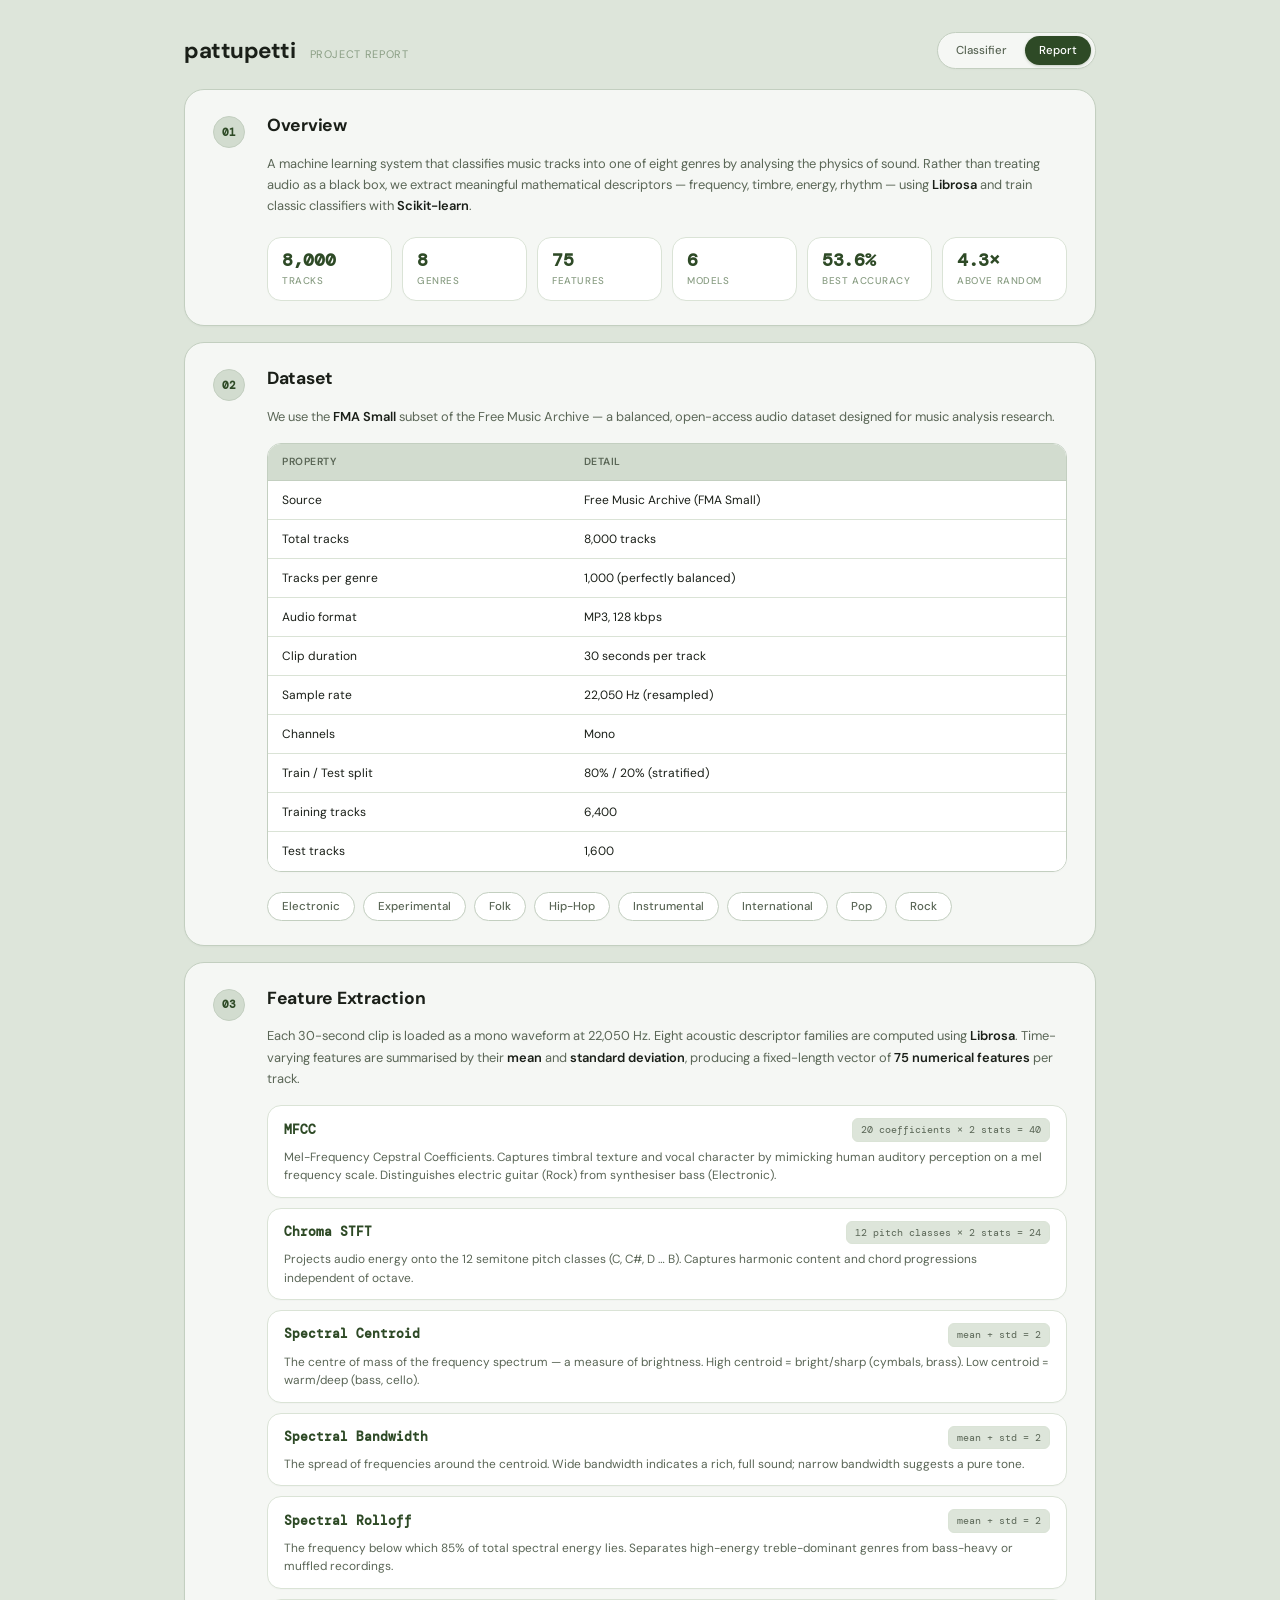
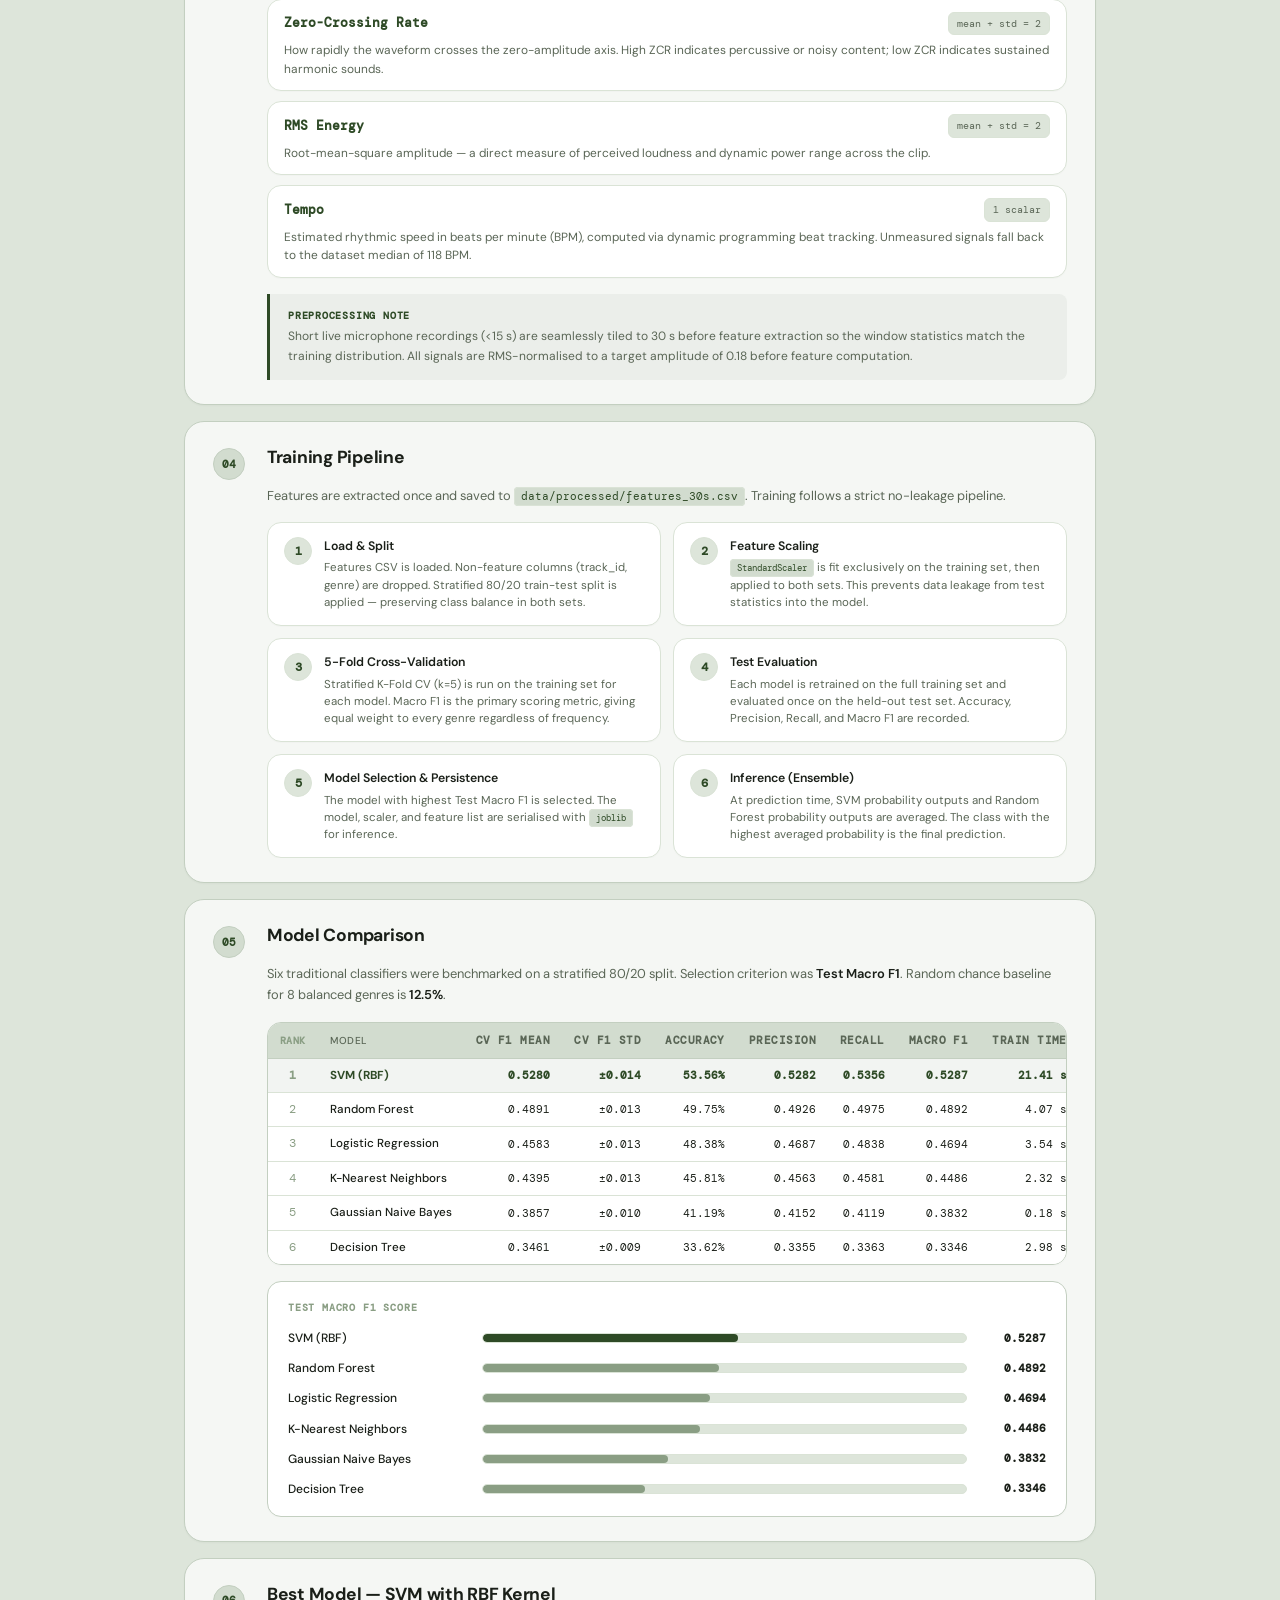
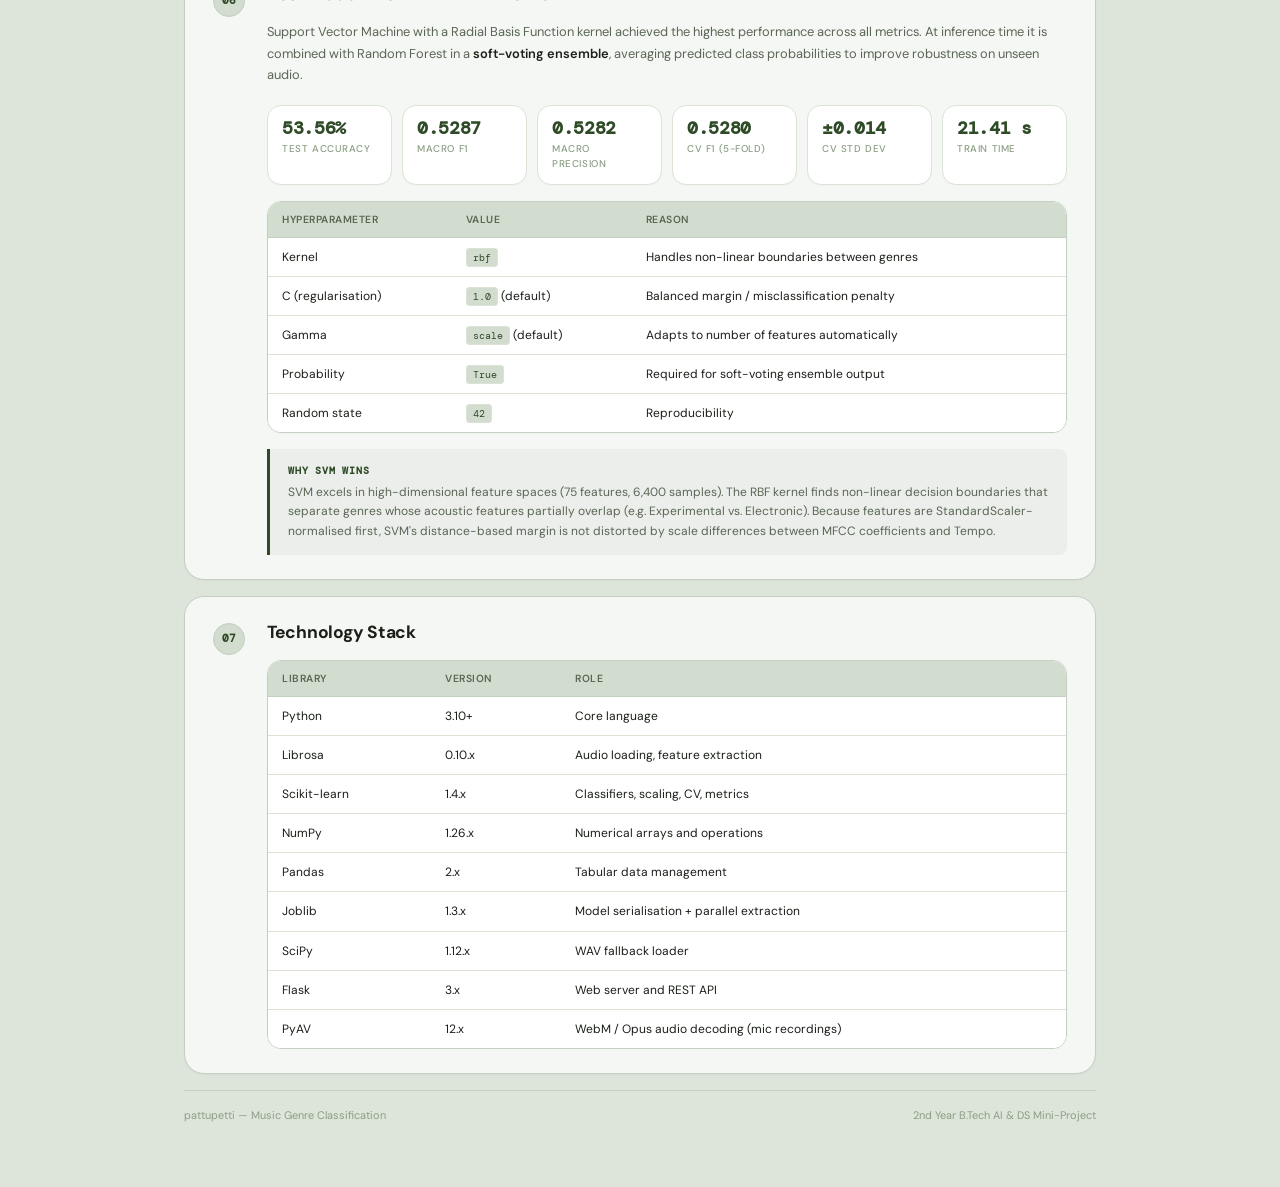
==== templates/docs.html @ 9ac5e8f0 "feat: initial release of pattupetti - Music Genre Classification platform" ====
<!DOCTYPE html>
<html lang="en">
<head>
    <meta charset="UTF-8">
    <meta name="viewport" content="width=device-width, initial-scale=1.0">
    <title>pattupetti — Project Report</title>
    <link rel="preconnect" href="https://fonts.googleapis.com">
    <link rel="preconnect" href="https://fonts.gstatic.com" crossorigin>
    <link href="https://fonts.googleapis.com/css2?family=DM+Sans:ital,opsz,wght@0,9..40,300;0,9..40,400;0,9..40,500;0,9..40,700;1,9..40,300&family=DM+Mono:wght@400;500&display=swap" rel="stylesheet">
    <link rel="stylesheet" href="/static/style.css?v=8">
    <link rel="stylesheet" href="/static/docs.css?v=3">
</head>
<body>
    <div class="app">

        <!-- Header -->
        <header class="app-header">
            <div class="header-left">
                <h1 class="app-title">pattupetti</h1>
                <span class="app-subtitle">Project Report</span>
            </div>
            <nav class="page-nav">
                <a href="/" class="nav-link">Classifier</a>
                <a href="/docs" class="nav-link active">Report</a>
            </nav>
        </header>

        <!-- Section 1: Project Overview -->
        <section class="doc-section">
            <div class="section-index">01</div>
            <div class="section-body">
                <div class="section-title">Overview</div>
                <p class="section-prose">
                    A machine learning system that classifies music tracks into one of eight genres by analysing the physics of sound.
                    Rather than treating audio as a black box, we extract meaningful mathematical descriptors — frequency, timbre, energy, rhythm —
                    using <strong>Librosa</strong> and train classic classifiers with <strong>Scikit-learn</strong>.
                </p>
                <div class="stat-row">
                    <div class="stat-item">
                        <div class="stat-value">8,000</div>
                        <div class="stat-label">Tracks</div>
                    </div>
                    <div class="stat-item">
                        <div class="stat-value">8</div>
                        <div class="stat-label">Genres</div>
                    </div>
                    <div class="stat-item">
                        <div class="stat-value">75</div>
                        <div class="stat-label">Features</div>
                    </div>
                    <div class="stat-item">
                        <div class="stat-value">6</div>
                        <div class="stat-label">Models</div>
                    </div>
                    <div class="stat-item">
                        <div class="stat-value">53.6%</div>
                        <div class="stat-label">Best Accuracy</div>
                    </div>
                    <div class="stat-item">
                        <div class="stat-value">4.3×</div>
                        <div class="stat-label">Above Random</div>
                    </div>
                </div>
            </div>
        </section>

        <!-- Section 2: Dataset -->
        <section class="doc-section">
            <div class="section-index">02</div>
            <div class="section-body">
                <div class="section-title">Dataset</div>
                <p class="section-prose">
                    We use the <strong>FMA Small</strong> subset of the Free Music Archive — a balanced, open-access audio dataset
                    designed for music analysis research.
                </p>
                <div class="table-container">
                    <table class="doc-table">
                        <thead>
                            <tr>
                                <th>Property</th>
                                <th>Detail</th>
                            </tr>
                        </thead>
                        <tbody>
                            <tr><td>Source</td><td>Free Music Archive (FMA Small)</td></tr>
                            <tr><td>Total tracks</td><td>8,000 tracks</td></tr>
                            <tr><td>Tracks per genre</td><td>1,000 (perfectly balanced)</td></tr>
                            <tr><td>Audio format</td><td>MP3, 128 kbps</td></tr>
                            <tr><td>Clip duration</td><td>30 seconds per track</td></tr>
                            <tr><td>Sample rate</td><td>22,050 Hz (resampled)</td></tr>
                            <tr><td>Channels</td><td>Mono</td></tr>
                            <tr><td>Train / Test split</td><td>80% / 20% (stratified)</td></tr>
                            <tr><td>Training tracks</td><td>6,400</td></tr>
                            <tr><td>Test tracks</td><td>1,600</td></tr>
                        </tbody>
                    </table>
                </div>

                <div class="genre-grid">
                    <div class="genre-chip">Electronic</div>
                    <div class="genre-chip">Experimental</div>
                    <div class="genre-chip">Folk</div>
                    <div class="genre-chip">Hip-Hop</div>
                    <div class="genre-chip">Instrumental</div>
                    <div class="genre-chip">International</div>
                    <div class="genre-chip">Pop</div>
                    <div class="genre-chip">Rock</div>
                </div>
            </div>
        </section>

        <!-- Section 3: Feature Extraction -->
        <section class="doc-section">
            <div class="section-index">03</div>
            <div class="section-body">
                <div class="section-title">Feature Extraction</div>
                <p class="section-prose">
                    Each 30-second clip is loaded as a mono waveform at 22,050 Hz. Eight acoustic descriptor families are computed
                    using <strong>Librosa</strong>. Time-varying features are summarised by their <strong>mean</strong> and
                    <strong>standard deviation</strong>, producing a fixed-length vector of <strong>75 numerical features</strong> per track.
                </p>

                <div class="feature-list">
                    <div class="feature-row">
                        <div class="feature-name">
                            <span class="feature-mono">MFCC</span>
                            <span class="feature-dim">20 coefficients × 2 stats = 40</span>
                        </div>
                        <div class="feature-desc">
                            Mel-Frequency Cepstral Coefficients. Captures timbral texture and vocal character by mimicking human auditory perception on a mel frequency scale. Distinguishes electric guitar (Rock) from synthesiser bass (Electronic).
                        </div>
                    </div>
                    <div class="feature-row">
                        <div class="feature-name">
                            <span class="feature-mono">Chroma STFT</span>
                            <span class="feature-dim">12 pitch classes × 2 stats = 24</span>
                        </div>
                        <div class="feature-desc">
                            Projects audio energy onto the 12 semitone pitch classes (C, C#, D … B). Captures harmonic content and chord progressions independent of octave.
                        </div>
                    </div>
                    <div class="feature-row">
                        <div class="feature-name">
                            <span class="feature-mono">Spectral Centroid</span>
                            <span class="feature-dim">mean + std = 2</span>
                        </div>
                        <div class="feature-desc">
                            The centre of mass of the frequency spectrum — a measure of brightness. High centroid = bright/sharp (cymbals, brass). Low centroid = warm/deep (bass, cello).
                        </div>
                    </div>
                    <div class="feature-row">
                        <div class="feature-name">
                            <span class="feature-mono">Spectral Bandwidth</span>
                            <span class="feature-dim">mean + std = 2</span>
                        </div>
                        <div class="feature-desc">
                            The spread of frequencies around the centroid. Wide bandwidth indicates a rich, full sound; narrow bandwidth suggests a pure tone.
                        </div>
                    </div>
                    <div class="feature-row">
                        <div class="feature-name">
                            <span class="feature-mono">Spectral Rolloff</span>
                            <span class="feature-dim">mean + std = 2</span>
                        </div>
                        <div class="feature-desc">
                            The frequency below which 85% of total spectral energy lies. Separates high-energy treble-dominant genres from bass-heavy or muffled recordings.
                        </div>
                    </div>
                    <div class="feature-row">
                        <div class="feature-name">
                            <span class="feature-mono">Zero-Crossing Rate</span>
                            <span class="feature-dim">mean + std = 2</span>
                        </div>
                        <div class="feature-desc">
                            How rapidly the waveform crosses the zero-amplitude axis. High ZCR indicates percussive or noisy content; low ZCR indicates sustained harmonic sounds.
                        </div>
                    </div>
                    <div class="feature-row">
                        <div class="feature-name">
                            <span class="feature-mono">RMS Energy</span>
                            <span class="feature-dim">mean + std = 2</span>
                        </div>
                        <div class="feature-desc">
                            Root-mean-square amplitude — a direct measure of perceived loudness and dynamic power range across the clip.
                        </div>
                    </div>
                    <div class="feature-row">
                        <div class="feature-name">
                            <span class="feature-mono">Tempo</span>
                            <span class="feature-dim">1 scalar</span>
                        </div>
                        <div class="feature-desc">
                            Estimated rhythmic speed in beats per minute (BPM), computed via dynamic programming beat tracking. Unmeasured signals fall back to the dataset median of 118 BPM.
                        </div>
                    </div>
                </div>

                <div class="info-box">
                    <div class="info-box-label">PREPROCESSING NOTE</div>
                    Short live microphone recordings (&lt;15 s) are seamlessly tiled to 30 s before feature extraction so the window statistics match the training distribution. All signals are RMS-normalised to a target amplitude of 0.18 before feature computation.
                </div>
            </div>
        </section>

        <!-- Section 4: Training Pipeline -->
        <section class="doc-section">
            <div class="section-index">04</div>
            <div class="section-body">
                <div class="section-title">Training Pipeline</div>
                <p class="section-prose">
                    Features are extracted once and saved to <code class="inline-code">data/processed/features_30s.csv</code>.
                    Training follows a strict no-leakage pipeline.
                </p>

                <div class="pipeline-steps">
                    <div class="pipeline-step">
                        <div class="step-num">1</div>
                        <div class="step-content">
                            <div class="step-title">Load & Split</div>
                            <div class="step-desc">Features CSV is loaded. Non-feature columns (track_id, genre) are dropped. Stratified 80/20 train-test split is applied — preserving class balance in both sets.</div>
                        </div>
                    </div>
                    <div class="pipeline-step">
                        <div class="step-num">2</div>
                        <div class="step-content">
                            <div class="step-title">Feature Scaling</div>
                            <div class="step-desc"><code class="inline-code">StandardScaler</code> is fit exclusively on the training set, then applied to both sets. This prevents data leakage from test statistics into the model.</div>
                        </div>
                    </div>
                    <div class="pipeline-step">
                        <div class="step-num">3</div>
                        <div class="step-content">
                            <div class="step-title">5-Fold Cross-Validation</div>
                            <div class="step-desc">Stratified K-Fold CV (k=5) is run on the training set for each model. Macro F1 is the primary scoring metric, giving equal weight to every genre regardless of frequency.</div>
                        </div>
                    </div>
                    <div class="pipeline-step">
                        <div class="step-num">4</div>
                        <div class="step-content">
                            <div class="step-title">Test Evaluation</div>
                            <div class="step-desc">Each model is retrained on the full training set and evaluated once on the held-out test set. Accuracy, Precision, Recall, and Macro F1 are recorded.</div>
                        </div>
                    </div>
                    <div class="pipeline-step">
                        <div class="step-num">5</div>
                        <div class="step-content">
                            <div class="step-title">Model Selection & Persistence</div>
                            <div class="step-desc">The model with highest Test Macro F1 is selected. The model, scaler, and feature list are serialised with <code class="inline-code">joblib</code> for inference.</div>
                        </div>
                    </div>
                    <div class="pipeline-step">
                        <div class="step-num">6</div>
                        <div class="step-content">
                            <div class="step-title">Inference (Ensemble)</div>
                            <div class="step-desc">At prediction time, SVM probability outputs and Random Forest probability outputs are averaged. The class with the highest averaged probability is the final prediction.</div>
                        </div>
                    </div>
                </div>
            </div>
        </section>

        <!-- Section 5: Model Comparison -->
        <section class="doc-section">
            <div class="section-index">05</div>
            <div class="section-body">
                <div class="section-title">Model Comparison</div>
                <p class="section-prose">
                    Six traditional classifiers were benchmarked on a stratified 80/20 split.
                    Selection criterion was <strong>Test Macro F1</strong>.
                    Random chance baseline for 8 balanced genres is <strong>12.5%</strong>.
                </p>

                <div class="table-container">
                    <table class="doc-table comparison-table">
                        <thead>
                            <tr>
                                <th>Rank</th>
                                <th>Model</th>
                                <th>CV F1 Mean</th>
                                <th>CV F1 Std</th>
                                <th>Accuracy</th>
                                <th>Precision</th>
                                <th>Recall</th>
                                <th>Macro F1</th>
                                <th>Train Time</th>
                            </tr>
                        </thead>
                        <tbody>
                            <tr class="best-row">
                                <td>1</td>
                                <td><strong>SVM (RBF)</strong></td>
                                <td>0.5280</td>
                                <td>±0.014</td>
                                <td>53.56%</td>
                                <td>0.5282</td>
                                <td>0.5356</td>
                                <td><strong>0.5287</strong></td>
                                <td>21.41 s</td>
                            </tr>
                            <tr>
                                <td>2</td>
                                <td>Random Forest</td>
                                <td>0.4891</td>
                                <td>±0.013</td>
                                <td>49.75%</td>
                                <td>0.4926</td>
                                <td>0.4975</td>
                                <td>0.4892</td>
                                <td>4.07 s</td>
                            </tr>
                            <tr>
                                <td>3</td>
                                <td>Logistic Regression</td>
                                <td>0.4583</td>
                                <td>±0.013</td>
                                <td>48.38%</td>
                                <td>0.4687</td>
                                <td>0.4838</td>
                                <td>0.4694</td>
                                <td>3.54 s</td>
                            </tr>
                            <tr>
                                <td>4</td>
                                <td>K-Nearest Neighbors</td>
                                <td>0.4395</td>
                                <td>±0.013</td>
                                <td>45.81%</td>
                                <td>0.4563</td>
                                <td>0.4581</td>
                                <td>0.4486</td>
                                <td>2.32 s</td>
                            </tr>
                            <tr>
                                <td>5</td>
                                <td>Gaussian Naive Bayes</td>
                                <td>0.3857</td>
                                <td>±0.010</td>
                                <td>41.19%</td>
                                <td>0.4152</td>
                                <td>0.4119</td>
                                <td>0.3832</td>
                                <td>0.18 s</td>
                            </tr>
                            <tr>
                                <td>6</td>
                                <td>Decision Tree</td>
                                <td>0.3461</td>
                                <td>±0.009</td>
                                <td>33.62%</td>
                                <td>0.3355</td>
                                <td>0.3363</td>
                                <td>0.3346</td>
                                <td>2.98 s</td>
                            </tr>
                        </tbody>
                    </table>
                </div>

                <!-- Visual bar comparison -->
                <div class="bar-comparison">
                    <div class="bar-chart-label">TEST MACRO F1 SCORE</div>
                    <div class="bar-rows">
                        <div class="bar-entry">
                            <div class="bar-entry-name">SVM (RBF)</div>
                            <div class="bar-track"><div class="bar-fill best" style="width: 52.87%"></div></div>
                            <div class="bar-entry-val">0.5287</div>
                        </div>
                        <div class="bar-entry">
                            <div class="bar-entry-name">Random Forest</div>
                            <div class="bar-track"><div class="bar-fill" style="width: 48.92%"></div></div>
                            <div class="bar-entry-val">0.4892</div>
                        </div>
                        <div class="bar-entry">
                            <div class="bar-entry-name">Logistic Regression</div>
                            <div class="bar-track"><div class="bar-fill" style="width: 46.94%"></div></div>
                            <div class="bar-entry-val">0.4694</div>
                        </div>
                        <div class="bar-entry">
                            <div class="bar-entry-name">K-Nearest Neighbors</div>
                            <div class="bar-track"><div class="bar-fill" style="width: 44.86%"></div></div>
                            <div class="bar-entry-val">0.4486</div>
                        </div>
                        <div class="bar-entry">
                            <div class="bar-entry-name">Gaussian Naive Bayes</div>
                            <div class="bar-track"><div class="bar-fill" style="width: 38.32%"></div></div>
                            <div class="bar-entry-val">0.3832</div>
                        </div>
                        <div class="bar-entry">
                            <div class="bar-entry-name">Decision Tree</div>
                            <div class="bar-track"><div class="bar-fill" style="width: 33.46%"></div></div>
                            <div class="bar-entry-val">0.3346</div>
                        </div>
                    </div>
                </div>
            </div>
        </section>

        <!-- Section 6: Best Model -->
        <section class="doc-section">
            <div class="section-index">06</div>
            <div class="section-body">
                <div class="section-title">Best Model — SVM with RBF Kernel</div>
                <p class="section-prose">
                    Support Vector Machine with a Radial Basis Function kernel achieved the highest performance across all metrics.
                    At inference time it is combined with Random Forest in a <strong>soft-voting ensemble</strong>, averaging predicted
                    class probabilities to improve robustness on unseen audio.
                </p>

                <div class="stat-row">
                    <div class="stat-item">
                        <div class="stat-value">53.56%</div>
                        <div class="stat-label">Test Accuracy</div>
                    </div>
                    <div class="stat-item">
                        <div class="stat-value">0.5287</div>
                        <div class="stat-label">Macro F1</div>
                    </div>
                    <div class="stat-item">
                        <div class="stat-value">0.5282</div>
                        <div class="stat-label">Macro Precision</div>
                    </div>
                    <div class="stat-item">
                        <div class="stat-value">0.5280</div>
                        <div class="stat-label">CV F1 (5-Fold)</div>
                    </div>
                    <div class="stat-item">
                        <div class="stat-value">±0.014</div>
                        <div class="stat-label">CV Std Dev</div>
                    </div>
                    <div class="stat-item">
                        <div class="stat-value">21.41 s</div>
                        <div class="stat-label">Train Time</div>
                    </div>
                </div>

                <div class="table-container">
                    <table class="doc-table">
                        <thead>
                            <tr>
                                <th>Hyperparameter</th>
                                <th>Value</th>
                                <th>Reason</th>
                            </tr>
                        </thead>
                        <tbody>
                            <tr><td>Kernel</td><td><code class="inline-code">rbf</code></td><td>Handles non-linear boundaries between genres</td></tr>
                            <tr><td>C (regularisation)</td><td><code class="inline-code">1.0</code> (default)</td><td>Balanced margin / misclassification penalty</td></tr>
                            <tr><td>Gamma</td><td><code class="inline-code">scale</code> (default)</td><td>Adapts to number of features automatically</td></tr>
                            <tr><td>Probability</td><td><code class="inline-code">True</code></td><td>Required for soft-voting ensemble output</td></tr>
                            <tr><td>Random state</td><td><code class="inline-code">42</code></td><td>Reproducibility</td></tr>
                        </tbody>
                    </table>
                </div>

                <div class="info-box">
                    <div class="info-box-label">WHY SVM WINS</div>
                    SVM excels in high-dimensional feature spaces (75 features, 6,400 samples). The RBF kernel finds non-linear decision
                    boundaries that separate genres whose acoustic features partially overlap (e.g. Experimental vs. Electronic).
                    Because features are StandardScaler-normalised first, SVM's distance-based margin is not distorted by scale differences between MFCC coefficients and Tempo.
                </div>
            </div>
        </section>

        <!-- Section 7: Tech Stack -->
        <section class="doc-section">
            <div class="section-index">07</div>
            <div class="section-body">
                <div class="section-title">Technology Stack</div>
                <div class="table-container">
                    <table class="doc-table">
                        <thead>
                            <tr><th>Library</th><th>Version</th><th>Role</th></tr>
                        </thead>
                        <tbody>
                            <tr><td>Python</td><td>3.10+</td><td>Core language</td></tr>
                            <tr><td>Librosa</td><td>0.10.x</td><td>Audio loading, feature extraction</td></tr>
                            <tr><td>Scikit-learn</td><td>1.4.x</td><td>Classifiers, scaling, CV, metrics</td></tr>
                            <tr><td>NumPy</td><td>1.26.x</td><td>Numerical arrays and operations</td></tr>
                            <tr><td>Pandas</td><td>2.x</td><td>Tabular data management</td></tr>
                            <tr><td>Joblib</td><td>1.3.x</td><td>Model serialisation + parallel extraction</td></tr>
                            <tr><td>SciPy</td><td>1.12.x</td><td>WAV fallback loader</td></tr>
                            <tr><td>Flask</td><td>3.x</td><td>Web server and REST API</td></tr>
                            <tr><td>PyAV</td><td>12.x</td><td>WebM / Opus audio decoding (mic recordings)</td></tr>
                        </tbody>
                    </table>
                </div>
            </div>
        </section>

        <!-- Footer -->
        <footer class="doc-footer">
            <span>pattupetti — Music Genre Classification</span>
            <span>2nd Year B.Tech AI & DS Mini-Project</span>
        </footer>

    </div>
</body>
</html>
---- static/style.css ----
/* ─────────────────────────────────────────────────────────
   pattupetti — Minimal Aesthetic Design System
   Palette: Sage linen background, white cards, dark text
   ───────────────────────────────────────────────────────── */

@import url('https://fonts.googleapis.com/css2?family=DM+Sans:ital,opsz,wght@0,9..40,300;0,9..40,400;0,9..40,500;0,9..40,700;1,9..40,300&family=DM+Mono:wght@400;500&display=swap');

/* ── Reset ── */
*, *::before, *::after {
    box-sizing: border-box;
    margin: 0;
    padding: 0;
}

/* ── Design Tokens ── */
:root {
    --bg:           #dde5da;
    --bg-alt:       #d2dccf;
    --surface:      #f5f7f4;
    --border:       #c3cfc0;
    --border-light: #dae3d6;
    --text-primary: #1a1f18;
    --text-secondary: #5a6656;
    --text-muted:   #8a9e84;
    --accent:       #2e4a26;
    --accent-soft:  #4a7040;
    --mono:         'DM Mono', monospace;
    --sans:         'DM Sans', sans-serif;
    --radius-sm:    8px;
    --radius-md:    14px;
    --radius-lg:    20px;
}

/* ── Base ── */
html, body {
    height: 100%;
    background: var(--bg);
    color: var(--text-primary);
    font-family: var(--sans);
    font-size: 14px;
    line-height: 1.5;
    -webkit-font-smoothing: antialiased;
}

/* ── App Shell ── */
.app {
    max-width: 960px;
    margin: 0 auto;
    padding: 32px 24px 64px;
    display: flex;
    flex-direction: column;
    gap: 16px;
}

/* ─────────────────────────────────────────────────────────
   Header
   ───────────────────────────────────────────────────────── */
.app-header {
    display: flex;
    align-items: center;
    justify-content: space-between;
    padding-bottom: 4px;
    gap: 16px;
}

.header-left {
    display: flex;
    align-items: baseline;
    gap: 14px;
}

.app-title {
    font-size: 1.6rem;
    font-weight: 700;
    letter-spacing: -0.02em;
    color: var(--text-primary);
}

.app-subtitle {
    font-size: 0.78rem;
    font-weight: 400;
    color: var(--text-muted);
    letter-spacing: 0.06em;
    text-transform: uppercase;
}

.page-nav {
    display: inline-flex;
    align-items: center;
    background: var(--surface);
    border: 1px solid var(--border);
    border-radius: 999px;
    padding: 3px 4px;
    gap: 4px;
    box-shadow: 0 1px 2px rgba(0, 0, 0, 0.02);
}

.nav-link {
    display: inline-flex;
    align-items: center;
    padding: 6px 14px;
    font-size: 0.82rem;
    font-weight: 500;
    color: var(--text-secondary);
    text-decoration: none;
    border-radius: 999px;
    transition: all 0.18s ease;
}

.nav-link:hover {
    color: var(--text-primary);
    background: rgba(0, 0, 0, 0.03);
}

.nav-link.active {
    background: var(--accent);
    color: #ffffff;
    box-shadow: 0 1px 3px rgba(46, 74, 38, 0.25);
}

/* ─────────────────────────────────────────────────────────
   Waveform Player Card
   ───────────────────────────────────────────────────────── */
.player-card {
    background: var(--surface);
    border: 1px solid var(--border);
    border-radius: var(--radius-lg);
    padding: 16px 20px 14px;
    display: flex;
    flex-direction: column;
    gap: 12px;
}

.player-top {
    display: flex;
    align-items: center;
    justify-content: space-between;
}

.player-left {
    display: flex;
    align-items: center;
    gap: 12px;
}

.play-btn {
    width: 36px;
    height: 36px;
    border-radius: 50%;
    border: 1.5px solid var(--border);
    background: var(--surface);
    color: var(--text-primary);
    font-size: 0.9rem;
    cursor: pointer;
    display: flex;
    align-items: center;
    justify-content: center;
    transition: background 0.15s, border-color 0.15s;
    flex-shrink: 0;
}
.play-btn:hover {
    background: var(--bg-alt);
    border-color: var(--accent-soft);
}

.player-meta {
    display: flex;
    flex-direction: column;
    gap: 1px;
}

.track-name {
    font-size: 0.85rem;
    font-weight: 500;
    color: var(--text-primary);
    white-space: nowrap;
    overflow: hidden;
    text-overflow: ellipsis;
    max-width: 320px;
}

.track-duration {
    font-size: 0.72rem;
    color: var(--text-muted);
    font-family: var(--mono);
}

/* Waveform canvas area */
.waveform-track {
    position: relative;
    height: 60px;
    cursor: pointer;
    border-radius: var(--radius-sm);
    overflow: hidden;
    background: var(--bg);
    border: 1px solid var(--border-light);
}

#waveformCanvas {
    display: block;
    width: 100%;
    height: 100%;
}

/* Scrubber needle */
.scrubber-needle {
    position: absolute;
    top: 0;
    height: 100%;
    width: 22px;
    display: flex;
    flex-direction: column;
    align-items: center;
    pointer-events: none;
    z-index: 10;
}

.needle-handle {
    width: 6px;
    height: 6px;
    border-radius: 50%;
    background: var(--accent);
    margin-top: 4px;
    pointer-events: all;
    cursor: grab;
    flex-shrink: 0;
}
.needle-handle:active { cursor: grabbing; }

.needle-line {
    width: 1.5px;
    flex: 1;
    background: var(--accent);
    opacity: 0.7;
}

/* ─────────────────────────────────────────────────────────
   Main 2-column grid
   ───────────────────────────────────────────────────────── */
.main-grid {
    display: grid;
    grid-template-columns: 1fr 1fr;
    gap: 16px;
}

@media (max-width: 640px) {
    .main-grid { grid-template-columns: 1fr; }
}

/* ─────────────────────────────────────────────────────────
   Card
   ───────────────────────────────────────────────────────── */
.card {
    background: var(--surface);
    border: 1px solid var(--border);
    border-radius: var(--radius-lg);
    padding: 20px;
    display: flex;
    flex-direction: column;
    gap: 16px;
    position: relative;
    overflow: hidden;
}

.card-label {
    font-size: 0.68rem;
    font-weight: 500;
    letter-spacing: 0.14em;
    color: var(--text-muted);
    text-transform: uppercase;
}

/* ─────────────────────────────────────────────────────────
   Tabs
   ───────────────────────────────────────────────────────── */
.tab-row {
    display: flex;
    gap: 0;
    border-bottom: 1px solid var(--border-light);
    margin-bottom: -4px;
}

.tab {
    background: none;
    border: none;
    padding: 6px 12px 8px;
    font-family: var(--sans);
    font-size: 0.8rem;
    font-weight: 400;
    color: var(--text-muted);
    cursor: pointer;
    border-bottom: 2px solid transparent;
    margin-bottom: -1px;
    transition: color 0.15s, border-color 0.15s;
}
.tab:hover { color: var(--text-primary); }
.tab.active {
    color: var(--text-primary);
    font-weight: 500;
    border-bottom-color: var(--accent);
}

/* ─────────────────────────────────────────────────────────
   Tab Views
   ───────────────────────────────────────────────────────── */
.tab-view {
    display: none;
    flex-direction: column;
    gap: 12px;
}
.tab-view.active { display: flex; }

/* ─────────────────────────────────────────────────────────
   Microphone Area
   ───────────────────────────────────────────────────────── */
.mic-area {
    display: flex;
    align-items: center;
    gap: 14px;
    padding: 12px 0 4px;
}

.mic-btn {
    width: 52px;
    height: 52px;
    border-radius: 50%;
    border: 1.5px solid var(--border);
    background: var(--surface);
    cursor: pointer;
    display: flex;
    align-items: center;
    justify-content: center;
    font-size: 1rem;
    transition: background 0.15s, border-color 0.15s;
    flex-shrink: 0;
    color: var(--text-primary);
}
.mic-btn:hover {
    background: var(--bg-alt);
    border-color: var(--accent-soft);
}
.mic-btn.recording {
    background: #f0f0f0;
    border-color: #c0392b;
    color: #c0392b;
    animation: pulse-ring 1.4s ease-in-out infinite;
}

@keyframes pulse-ring {
    0%, 100% { box-shadow: 0 0 0 0 rgba(192, 57, 43, 0.2); }
    50%       { box-shadow: 0 0 0 8px rgba(192, 57, 43, 0); }
}

#micEmoji {
    font-style: normal;
    font-size: 1.1rem;
}

.mic-text {
    display: flex;
    flex-direction: column;
    gap: 2px;
}

.mic-state {
    font-size: 0.88rem;
    font-weight: 500;
    color: var(--text-primary);
}

.mic-hint {
    font-size: 0.75rem;
    color: var(--text-muted);
}

/* Recording badge */
.rec-status {
    display: flex;
    align-items: center;
    gap: 8px;
    padding: 8px 12px;
    background: var(--bg);
    border: 1px solid var(--border-light);
    border-radius: var(--radius-sm);
}

.rec-dot {
    width: 7px;
    height: 7px;
    border-radius: 50%;
    background: #c0392b;
    animation: blink 1s step-end infinite;
}

@keyframes blink {
    0%, 100% { opacity: 1; }
    50%       { opacity: 0.2; }
}

.rec-time {
    font-family: var(--mono);
    font-size: 0.82rem;
    color: var(--text-primary);
}

.rec-label {
    font-size: 0.75rem;
    color: var(--text-muted);
}

/* ─────────────────────────────────────────────────────────
   Drop Zone
   ───────────────────────────────────────────────────────── */
.drop-area {
    border: 1.5px dashed var(--border);
    border-radius: var(--radius-md);
    padding: 28px 16px;
    display: flex;
    align-items: center;
    justify-content: center;
    cursor: pointer;
    transition: border-color 0.15s, background 0.15s;
}
.drop-area:hover, .drop-area.dragover {
    border-color: var(--accent-soft);
    background: var(--bg-alt);
}

.drop-inner {
    text-align: center;
    display: flex;
    flex-direction: column;
    gap: 6px;
}

.drop-title {
    font-size: 0.88rem;
    font-weight: 500;
    color: var(--text-primary);
}

.drop-hint {
    font-size: 0.75rem;
    color: var(--text-muted);
}

.browse-link {
    color: var(--accent-soft);
    text-decoration: underline;
    cursor: pointer;
}

/* ─────────────────────────────────────────────────────────
   Samples List
   ───────────────────────────────────────────────────────── */
.samples-list {
    display: flex;
    flex-direction: column;
    gap: 2px;
    max-height: 220px;
    overflow-y: auto;
}

.samples-list::-webkit-scrollbar { width: 4px; }
.samples-list::-webkit-scrollbar-track { background: transparent; }
.samples-list::-webkit-scrollbar-thumb { background: var(--border); border-radius: 4px; }

.bench-chip-item {
    display: flex;
    align-items: center;
    gap: 10px;
    padding: 9px 12px;
    border-radius: var(--radius-sm);
    cursor: pointer;
    transition: background 0.12s;
}
.bench-chip-item:hover { background: var(--bg-alt); }

.chip-emoji { font-size: 1rem; flex-shrink: 0; }

.chip-details {
    display: flex;
    flex-direction: column;
    gap: 1px;
    overflow: hidden;
}

.chip-genre-tag {
    font-size: 0.68rem;
    font-weight: 500;
    letter-spacing: 0.08em;
    text-transform: uppercase;
    color: var(--text-muted);
}

.chip-name {
    font-size: 0.82rem;
    color: var(--text-primary);
    white-space: nowrap;
    overflow: hidden;
    text-overflow: ellipsis;
}

/* ─────────────────────────────────────────────────────────
   Analyzing Overlay
   ───────────────────────────────────────────────────────── */
.analyzing-overlay {
    position: absolute;
    inset: 0;
    background: rgba(245, 247, 244, 0.9);
    display: flex;
    align-items: center;
    justify-content: center;
    border-radius: var(--radius-lg);
    z-index: 20;
}

.analyzing-text {
    font-size: 0.75rem;
    font-weight: 500;
    letter-spacing: 0.18em;
    color: var(--text-muted);
    animation: fade-pulse 1.2s ease-in-out infinite;
}

@keyframes fade-pulse {
    0%, 100% { opacity: 1; }
    50%       { opacity: 0.4; }
}

/* ─────────────────────────────────────────────────────────
   Genre Display (Result card)
   ───────────────────────────────────────────────────────── */
.genre-display {
    display: flex;
    flex-direction: column;
    gap: 4px;
    padding: 6px 0;
}

.genre-label-small {
    font-size: 0.68rem;
    font-weight: 500;
    letter-spacing: 0.14em;
    color: var(--text-muted);
    text-transform: uppercase;
}

.genre-value {
    font-size: 2.4rem;
    font-weight: 700;
    letter-spacing: -0.03em;
    color: var(--text-primary);
    line-height: 1;
    text-transform: uppercase;
}

.confidence-row {
    display: flex;
    align-items: baseline;
    gap: 8px;
    margin-top: 2px;
}

.confidence-label {
    font-size: 0.68rem;
    font-weight: 500;
    letter-spacing: 0.12em;
    color: var(--text-muted);
    text-transform: uppercase;
}

.confidence-value {
    font-size: 0.85rem;
    font-weight: 500;
    font-family: var(--mono);
    color: var(--accent-soft);
}

/* ─────────────────────────────────────────────────────────
   Divider
   ───────────────────────────────────────────────────────── */
.divider {
    height: 1px;
    background: var(--border-light);
    margin: 0 -20px;
    width: calc(100% + 40px);
}

/* ─────────────────────────────────────────────────────────
   Metrics Row
   ───────────────────────────────────────────────────────── */
.metrics-row {
    display: grid;
    grid-template-columns: repeat(4, 1fr);
    gap: 0;
}

.metric {
    display: flex;
    flex-direction: column;
    gap: 3px;
    padding: 6px 8px 6px 0;
}

.metric + .metric {
    border-left: 1px solid var(--border-light);
    padding-left: 8px;
}

.metric-label {
    font-size: 0.62rem;
    font-weight: 500;
    letter-spacing: 0.12em;
    color: var(--text-muted);
    text-transform: uppercase;
}

.metric-value {
    font-size: 0.82rem;
    font-weight: 500;
    font-family: var(--mono);
    color: var(--text-primary);
    white-space: nowrap;
}

/* ─────────────────────────────────────────────────────────
   Probability Bars
   ───────────────────────────────────────────────────────── */
.prob-section {
    display: flex;
    flex-direction: column;
    gap: 8px;
}

.prob-row {
    display: flex;
    flex-direction: column;
    gap: 4px;
}

.prob-meta {
    display: flex;
    align-items: baseline;
    justify-content: space-between;
}

.prob-genre-name {
    font-size: 0.78rem;
    color: var(--text-primary);
}

.prob-percent {
    font-size: 0.75rem;
    font-family: var(--mono);
    color: var(--text-secondary);
}

.prob-track {
    height: 4px;
    background: var(--bg-alt);
    border-radius: 2px;
    overflow: hidden;
}

.prob-fill {
    height: 100%;
    background: var(--border);
    border-radius: 2px;
    transition: width 0.55s cubic-bezier(0.25, 0.46, 0.45, 0.94);
}

.prob-fill.top-rank {
    background: var(--accent-soft);
}
---- static/docs.css ----
/* ─────────────────────────────────────────────────────────
   pattupetti — Project Report / Documentation Stylesheet
   Matches the minimal sage / linen aesthetic
   ───────────────────────────────────────────────────────── */

.doc-section {
    background: var(--surface);
    border: 1px solid var(--border);
    border-radius: var(--radius-lg);
    padding: 24px 28px;
    display: flex;
    gap: 22px;
    position: relative;
    box-shadow: 0 1px 2px rgba(0, 0, 0, 0.03);
    overflow: hidden;
    max-width: 100%;
}

.section-index {
    font-family: var(--mono);
    font-size: 0.8rem;
    font-weight: 600;
    color: var(--accent);
    background: var(--bg-alt);
    width: 32px;
    height: 32px;
    border-radius: 50%;
    display: flex;
    align-items: center;
    justify-content: center;
    flex-shrink: 0;
    border: 1px solid var(--border);
    margin-top: 2px;
}

.section-body {
    flex: 1;
    min-width: 0;
    max-width: 100%;
    display: flex;
    flex-direction: column;
    gap: 16px;
    overflow: hidden;
}

.section-title {
    font-size: 1.25rem;
    font-weight: 700;
    color: var(--text-primary);
    letter-spacing: -0.015em;
    line-height: 1.3;
}

.section-prose {
    font-size: 0.92rem;
    color: var(--text-secondary);
    line-height: 1.65;
}

.section-prose strong {
    color: var(--text-primary);
    font-weight: 600;
}

/* ── Stat Row ── */
.stat-row {
    display: grid;
    grid-template-columns: repeat(auto-fit, minmax(115px, 1fr));
    gap: 10px;
    margin-top: 4px;
}

.stat-item {
    background: #ffffff;
    border: 1px solid var(--border-light);
    border-radius: var(--radius-md);
    padding: 12px 14px;
    display: flex;
    flex-direction: column;
    gap: 4px;
    box-shadow: 0 1px 1px rgba(0, 0, 0, 0.02);
}

.stat-value {
    font-family: var(--mono);
    font-size: 1.3rem;
    font-weight: 600;
    color: var(--accent);
    letter-spacing: -0.02em;
    line-height: 1.1;
}

.stat-label {
    font-size: 0.7rem;
    font-weight: 500;
    color: var(--text-muted);
    text-transform: uppercase;
    letter-spacing: 0.06em;
}

/* ── Tables ── */
.table-container {
    width: 100%;
    max-width: 100%;
    overflow-x: auto;
    -webkit-overflow-scrolling: touch;
    border: 1px solid var(--border);
    border-radius: var(--radius-md);
    background: #ffffff;
    box-shadow: 0 1px 2px rgba(0, 0, 0, 0.02);
}

.table-container::-webkit-scrollbar {
    height: 6px;
}

.table-container::-webkit-scrollbar-track {
    background: var(--bg-alt);
    border-radius: 999px;
}

.table-container::-webkit-scrollbar-thumb {
    background: var(--border);
    border-radius: 999px;
}

.table-container::-webkit-scrollbar-thumb:hover {
    background: var(--accent-soft);
}

.doc-table {
    width: 100%;
    border-collapse: separate;
    border-spacing: 0;
    background: #ffffff;
    border: none;
    font-size: 0.86rem;
}

.doc-table th {
    background: var(--bg-alt);
    color: var(--text-secondary);
    font-weight: 600;
    font-size: 0.74rem;
    text-transform: uppercase;
    letter-spacing: 0.05em;
    padding: 10px 14px;
    text-align: left;
    border-bottom: 1px solid var(--border);
    white-space: nowrap;
}

.doc-table td {
    padding: 10px 14px;
    border-bottom: 1px solid var(--border-light);
    color: var(--text-primary);
    vertical-align: middle;
}

.doc-table tr:last-child td {
    border-bottom: none;
}

.doc-table tr:hover td {
    background: rgba(221, 229, 218, 0.25);
}

/* ── Comparison Table Specializations ── */
.comparison-table {
    width: 100%;
    min-width: 680px;
}

.comparison-table th {
    padding: 9px 12px;
    font-size: 0.72rem;
    letter-spacing: 0.04em;
    white-space: nowrap;
}

.comparison-table td {
    padding: 8px 12px;
    font-size: 0.83rem;
    white-space: nowrap;
}

.comparison-table th:first-child,
.comparison-table td:first-child {
    text-align: center;
    width: 46px;
    font-family: var(--mono);
    color: var(--text-muted);
}

.comparison-table th:nth-child(2),
.comparison-table td:nth-child(2) {
    text-align: left;
    font-weight: 500;
}

.comparison-table th:nth-child(n+3),
.comparison-table td:nth-child(n+3) {
    text-align: right;
    font-family: var(--mono);
    font-size: 0.81rem;
}

.best-row {
    background: rgba(46, 74, 38, 0.06) !important;
}

.best-row td {
    color: var(--accent);
    font-weight: 600;
}

/* ── Genre Chips ── */
.genre-grid {
    display: flex;
    flex-wrap: wrap;
    gap: 8px;
    margin-top: 4px;
}

.genre-chip {
    background: #ffffff;
    border: 1px solid var(--border);
    border-radius: 999px;
    padding: 5px 14px;
    font-size: 0.82rem;
    font-weight: 500;
    color: var(--text-secondary);
    box-shadow: 0 1px 1px rgba(0, 0, 0, 0.02);
}

/* ── Feature List ── */
.feature-list {
    display: flex;
    flex-direction: column;
    gap: 10px;
}

.feature-row {
    background: #ffffff;
    border: 1px solid var(--border-light);
    border-radius: var(--radius-md);
    padding: 12px 16px;
    display: flex;
    flex-direction: column;
    gap: 6px;
    box-shadow: 0 1px 1px rgba(0, 0, 0, 0.02);
}

.feature-name {
    display: flex;
    align-items: center;
    justify-content: space-between;
    gap: 12px;
}

.feature-mono {
    font-family: var(--mono);
    font-weight: 600;
    font-size: 0.9rem;
    color: var(--accent);
}

.feature-dim {
    font-family: var(--mono);
    font-size: 0.74rem;
    color: var(--text-secondary);
    background: var(--bg);
    padding: 3px 8px;
    border-radius: 6px;
    border: 1px solid var(--border-light);
}

.feature-desc {
    font-size: 0.85rem;
    color: var(--text-secondary);
    line-height: 1.55;
}

/* ── Info Box ── */
.info-box {
    background: rgba(46, 74, 38, 0.05);
    border-left: 3px solid var(--accent);
    border-radius: 0 var(--radius-sm) var(--radius-sm) 0;
    padding: 14px 18px;
    font-size: 0.86rem;
    color: var(--text-secondary);
    line-height: 1.6;
}

.info-box-label {
    font-family: var(--mono);
    font-size: 0.7rem;
    font-weight: 600;
    color: var(--accent);
    letter-spacing: 0.08em;
    margin-bottom: 4px;
}

/* ── Pipeline Steps ── */
.pipeline-steps {
    display: grid;
    grid-template-columns: repeat(auto-fit, minmax(260px, 1fr));
    gap: 12px;
}

.pipeline-step {
    background: #ffffff;
    border: 1px solid var(--border-light);
    border-radius: var(--radius-md);
    padding: 14px 16px;
    display: flex;
    gap: 12px;
    box-shadow: 0 1px 1px rgba(0, 0, 0, 0.02);
}

.step-num {
    font-family: var(--mono);
    font-weight: 700;
    font-size: 0.88rem;
    color: var(--accent);
    background: var(--bg);
    width: 28px;
    height: 28px;
    border-radius: 50%;
    display: flex;
    align-items: center;
    justify-content: center;
    flex-shrink: 0;
    border: 1px solid var(--border-light);
}

.step-content {
    display: flex;
    flex-direction: column;
    gap: 4px;
}

.step-title {
    font-weight: 600;
    font-size: 0.88rem;
    color: var(--text-primary);
}

.step-desc {
    font-size: 0.82rem;
    color: var(--text-secondary);
    line-height: 1.5;
}

/* ── Bar Chart Comparison ── */
.bar-comparison {
    background: #ffffff;
    border: 1px solid var(--border);
    border-radius: var(--radius-md);
    padding: 18px 20px;
    display: flex;
    flex-direction: column;
    gap: 14px;
    box-shadow: 0 1px 2px rgba(0, 0, 0, 0.02);
}

.bar-chart-label {
    font-family: var(--mono);
    font-size: 0.72rem;
    font-weight: 600;
    color: var(--text-muted);
    letter-spacing: 0.08em;
    text-transform: uppercase;
}

.bar-rows {
    display: flex;
    flex-direction: column;
    gap: 12px;
}

.bar-entry {
    display: grid;
    grid-template-columns: 180px 1fr 65px;
    align-items: center;
    gap: 14px;
}

.bar-entry-name {
    font-size: 0.86rem;
    font-weight: 500;
    color: var(--text-primary);
    white-space: nowrap;
    overflow: hidden;
    text-overflow: ellipsis;
}

.bar-track {
    height: 10px;
    background: var(--bg);
    border-radius: 999px;
    overflow: hidden;
    position: relative;
    border: 1px solid var(--border-light);
}

.bar-fill {
    height: 100%;
    background: var(--text-muted);
    border-radius: 999px;
    transition: width 0.5s ease;
}

.bar-fill.best {
    background: var(--accent);
}

.bar-entry-val {
    font-family: var(--mono);
    font-size: 0.82rem;
    font-weight: 600;
    color: var(--text-primary);
    text-align: right;
}

/* ── Inline Code ── */
.inline-code {
    font-family: var(--mono);
    font-size: 0.82em;
    background: var(--bg-alt);
    padding: 2px 6px;
    border-radius: 4px;
    color: var(--accent);
    border: 1px solid var(--border-light);
}

/* ── Footer ── */
.doc-footer {
    display: flex;
    justify-content: space-between;
    align-items: center;
    padding-top: 16px;
    border-top: 1px solid var(--border);
    font-size: 0.78rem;
    color: var(--text-muted);
    flex-wrap: wrap;
    gap: 8px;
}

/* ── Responsive ── */
@media (max-width: 768px) {
    .doc-section {
        flex-direction: column;
        padding: 18px 18px;
        gap: 14px;
    }
    .section-index {
        width: 28px;
        height: 28px;
        font-size: 0.75rem;
    }
    .bar-entry {
        grid-template-columns: 130px 1fr 55px;
        gap: 8px;
    }
}
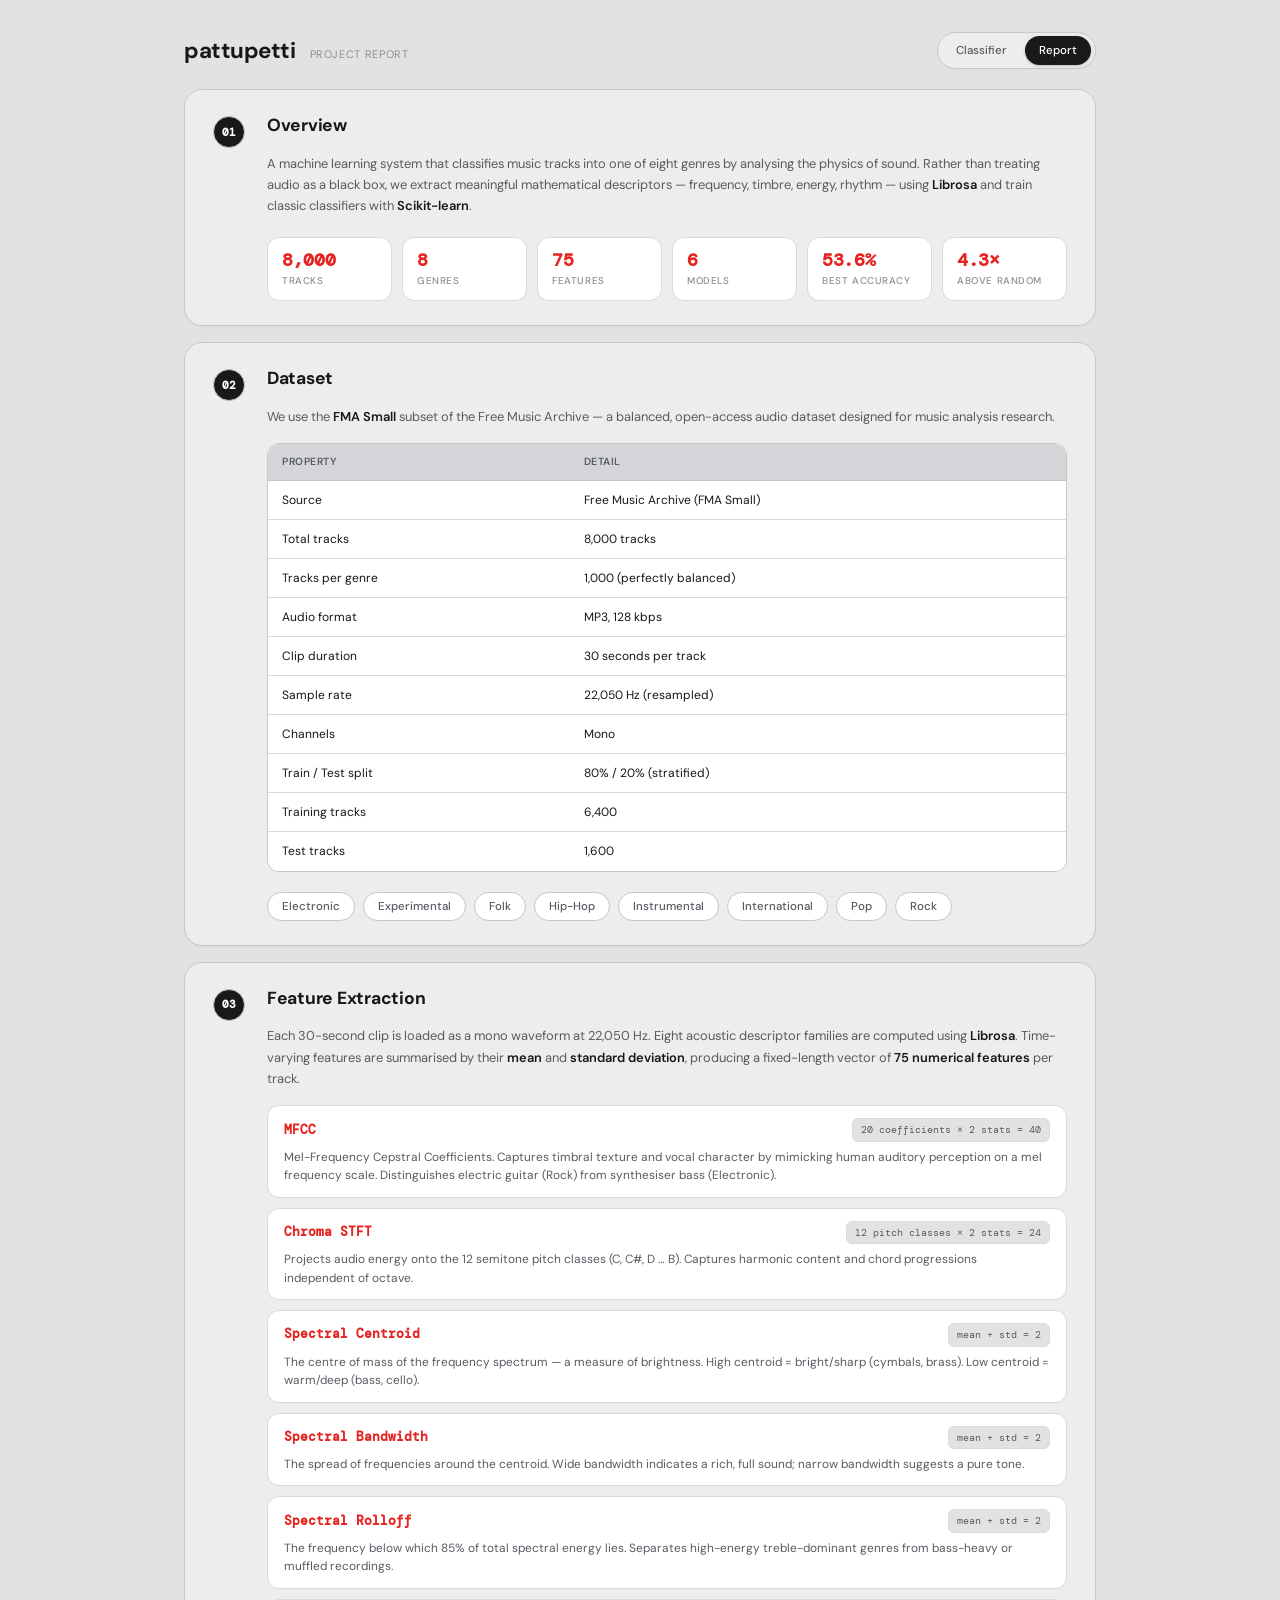
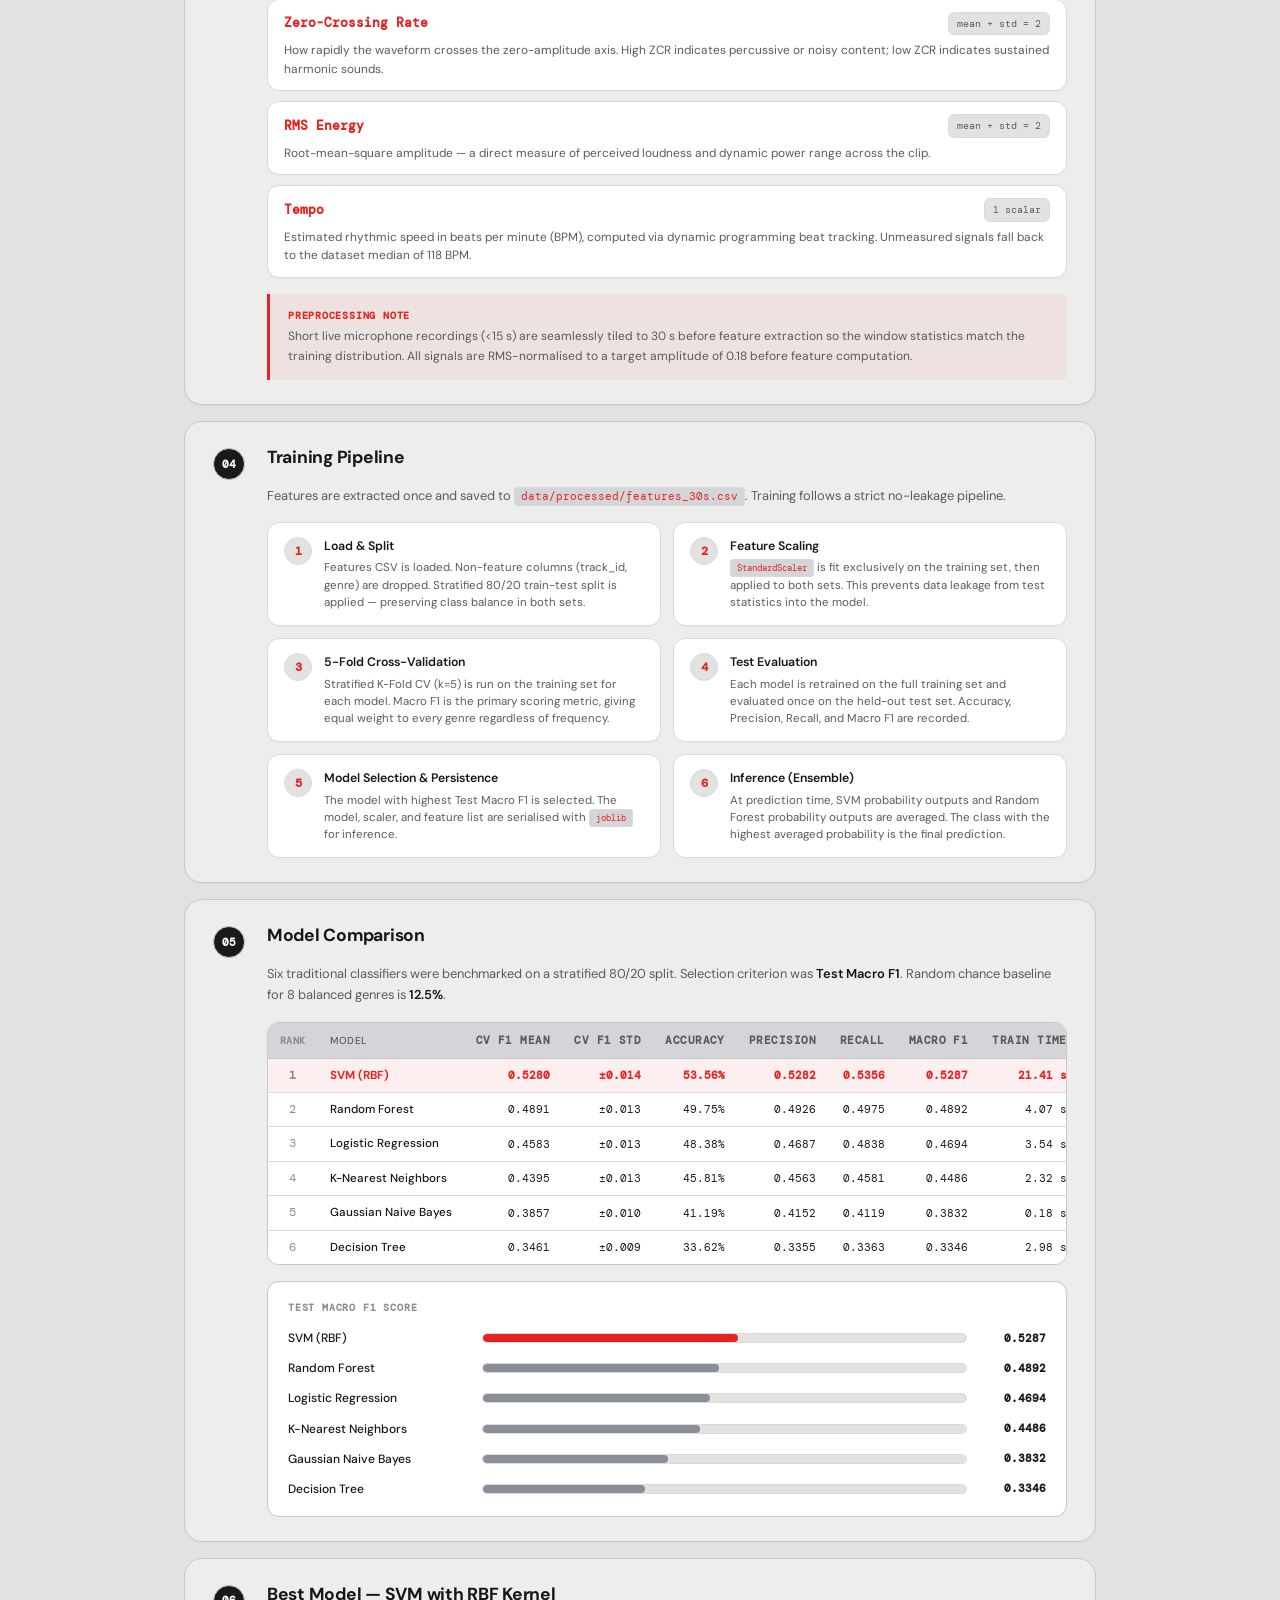
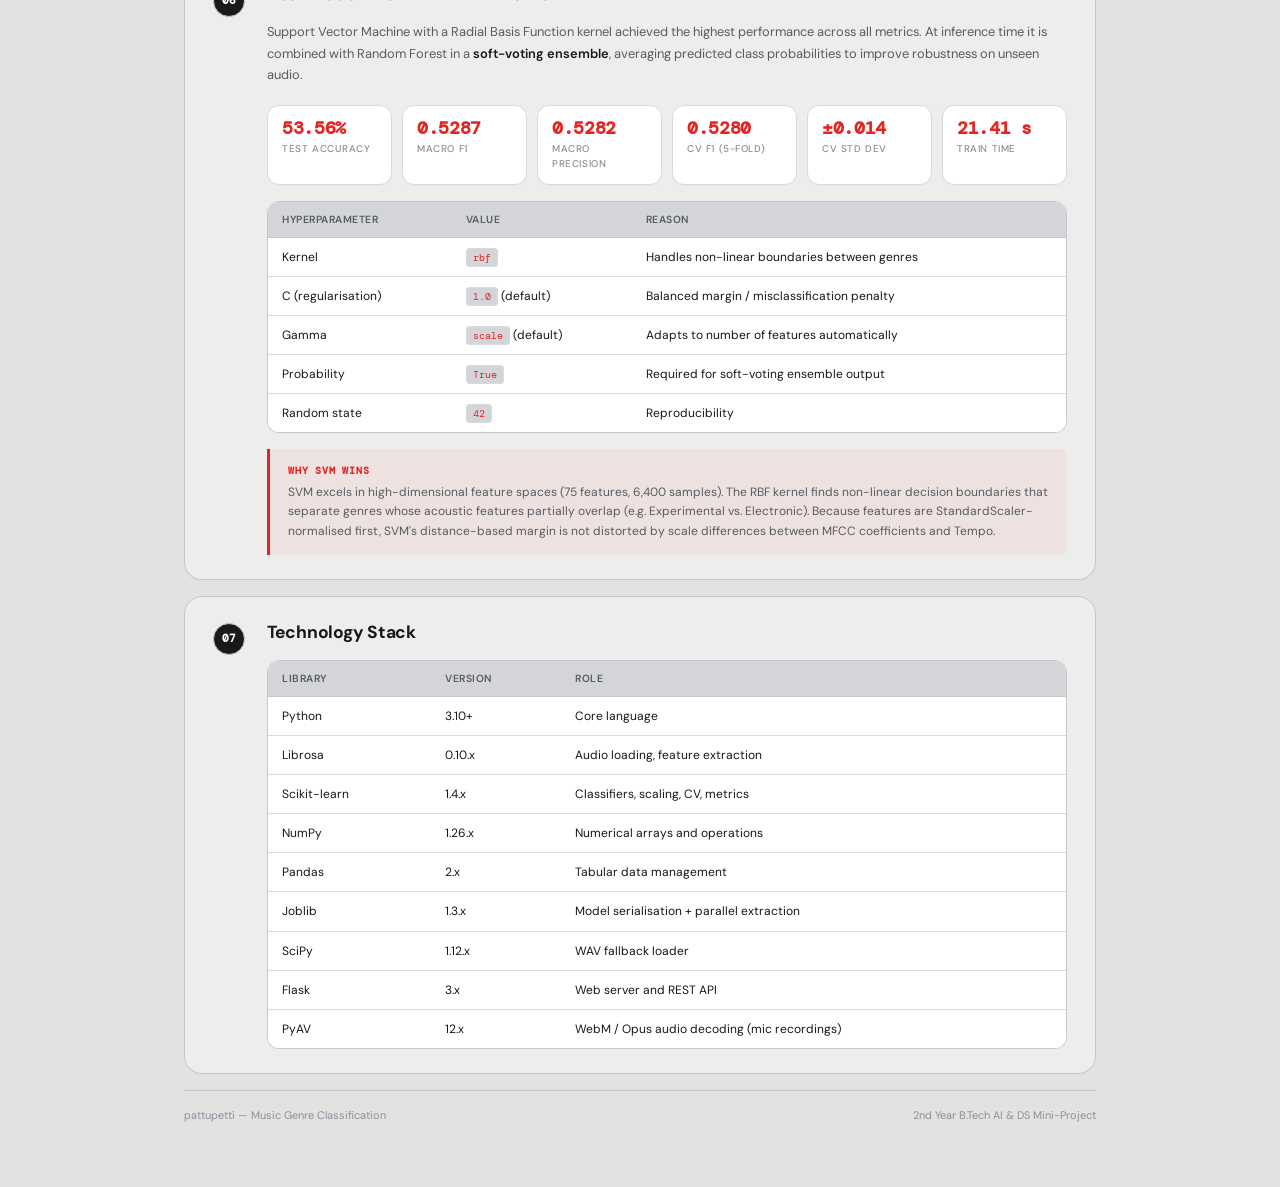
==== commit 67c33d86: "Update visual theme to industrial audio recorder palette with signal vermilion red" ====
--- a/templates/docs.html
+++ b/templates/docs.html
@@ -7,8 +7,8 @@
     <link rel="preconnect" href="https://fonts.googleapis.com">
     <link rel="preconnect" href="https://fonts.gstatic.com" crossorigin>
     <link href="https://fonts.googleapis.com/css2?family=DM+Sans:ital,opsz,wght@0,9..40,300;0,9..40,400;0,9..40,500;0,9..40,700;1,9..40,300&family=DM+Mono:wght@400;500&display=swap" rel="stylesheet">
-    <link rel="stylesheet" href="/static/style.css?v=8">
-    <link rel="stylesheet" href="/static/docs.css?v=3">
+    <link rel="stylesheet" href="/static/style.css?v=10">
+    <link rel="stylesheet" href="/static/docs.css?v=4">
 </head>
 <body>
     <div class="app">
--- a/static/style.css
+++ b/static/style.css
@@ -1,9 +1,9 @@
 /* ─────────────────────────────────────────────────────────
-   pattupetti — Minimal Aesthetic Design System
-   Palette: Sage linen background, white cards, dark text
-   ───────────────────────────────────────────────────────── */
-
-@import url('https://fonts.googleapis.com/css2?family=DM+Sans:ital,opsz,wght@0,9..40,300;0,9..40,400;0,9..40,500;0,9..40,700;1,9..40,300&family=DM+Mono:wght@400;500&display=swap');
+   pattupetti — Minimal Industrial Audio Recorder Aesthetic
+   Palette: Concrete grey, matte charcoal hardware, signal vermilion red
+   ───────────────────────────────────────────────────────── */
+
+@import url('https://fonts.googleapis.com/css2?family=DM+Sans:ital,opsz,wght@0,9..40,300;0,9..40,400;0,9..40,500;0,9..40,700;1,9..40,300&family=DM+Mono:wght@400;500;600&display=swap');
 
 /* ── Reset ── */
 *, *::before, *::after {
@@ -14,21 +14,25 @@
 
 /* ── Design Tokens ── */
 :root {
-    --bg:           #dde5da;
-    --bg-alt:       #d2dccf;
-    --surface:      #f5f7f4;
-    --border:       #c3cfc0;
-    --border-light: #dae3d6;
-    --text-primary: #1a1f18;
-    --text-secondary: #5a6656;
-    --text-muted:   #8a9e84;
-    --accent:       #2e4a26;
-    --accent-soft:  #4a7040;
-    --mono:         'DM Mono', monospace;
-    --sans:         'DM Sans', sans-serif;
-    --radius-sm:    8px;
-    --radius-md:    14px;
-    --radius-lg:    20px;
+    --bg:             #e2e2e0;
+    --bg-alt:         #d4d5d8;
+    --surface:        #ededeb;
+    --surface-sunken: #dadbdc;
+    --border:         #c4c7cc;
+    --border-light:   #d8dadf;
+    --text-primary:   #161719;
+    --text-secondary: #585b62;
+    --text-muted:     #8a8e96;
+    --accent:         #e52421;        /* Iconic Signal Vermilion Red */
+    --accent-hover:   #cf1e1b;
+    --accent-soft:    #e52421;
+    --dark-chip:      #18191b;        /* Matte Black Hardware Badge */
+    --dark-chip-text: #f0f2f5;
+    --mono:           'DM Mono', monospace;
+    --sans:           'DM Sans', sans-serif;
+    --radius-sm:      6px;
+    --radius-md:      12px;
+    --radius-lg:      18px;
 }
 
 /* ── Base ── */
@@ -113,9 +117,9 @@
 }
 
 .nav-link.active {
-    background: var(--accent);
+    background: var(--dark-chip);
     color: #ffffff;
-    box-shadow: 0 1px 3px rgba(46, 74, 38, 0.25);
+    box-shadow: 0 1px 3px rgba(0, 0, 0, 0.2);
 }
 
 /* ─────────────────────────────────────────────────────────
@@ -155,12 +159,13 @@
     display: flex;
     align-items: center;
     justify-content: center;
-    transition: background 0.15s, border-color 0.15s;
+    transition: background 0.15s, border-color 0.15s, color 0.15s;
     flex-shrink: 0;
 }
 .play-btn:hover {
-    background: var(--bg-alt);
-    border-color: var(--accent-soft);
+    background: var(--dark-chip);
+    border-color: var(--dark-chip);
+    color: #ffffff;
 }
 
 .player-meta {
@@ -192,8 +197,8 @@
     cursor: pointer;
     border-radius: var(--radius-sm);
     overflow: hidden;
-    background: var(--bg);
-    border: 1px solid var(--border-light);
+    background: var(--surface-sunken);
+    border: 1px solid var(--border);
 }
 
 #waveformCanvas {
@@ -216,11 +221,12 @@
 }
 
 .needle-handle {
-    width: 6px;
-    height: 6px;
+    width: 8px;
+    height: 8px;
     border-radius: 50%;
     background: var(--accent);
-    margin-top: 4px;
+    box-shadow: 0 0 0 1.5px #ffffff;
+    margin-top: 3px;
     pointer-events: all;
     cursor: grab;
     flex-shrink: 0;
@@ -228,10 +234,10 @@
 .needle-handle:active { cursor: grabbing; }
 
 .needle-line {
-    width: 1.5px;
+    width: 2px;
     flex: 1;
     background: var(--accent);
-    opacity: 0.7;
+    opacity: 0.95;
 }
 
 /* ─────────────────────────────────────────────────────────
@@ -337,18 +343,18 @@
 }
 .mic-btn:hover {
     background: var(--bg-alt);
-    border-color: var(--accent-soft);
+    border-color: var(--accent);
 }
 .mic-btn.recording {
-    background: #f0f0f0;
-    border-color: #c0392b;
-    color: #c0392b;
+    background: var(--accent);
+    border-color: var(--accent);
+    color: #ffffff;
     animation: pulse-ring 1.4s ease-in-out infinite;
 }
 
 @keyframes pulse-ring {
-    0%, 100% { box-shadow: 0 0 0 0 rgba(192, 57, 43, 0.2); }
-    50%       { box-shadow: 0 0 0 8px rgba(192, 57, 43, 0); }
+    0%, 100% { box-shadow: 0 0 0 0 rgba(229, 36, 33, 0.4); }
+    50%       { box-shadow: 0 0 0 8px rgba(229, 36, 33, 0); }
 }
 
 #micEmoji {
@@ -379,8 +385,8 @@
     align-items: center;
     gap: 8px;
     padding: 8px 12px;
-    background: var(--bg);
-    border: 1px solid var(--border-light);
+    background: var(--dark-chip);
+    border: 1px solid rgba(255, 255, 255, 0.08);
     border-radius: var(--radius-sm);
 }
 
@@ -388,7 +394,8 @@
     width: 7px;
     height: 7px;
     border-radius: 50%;
-    background: #c0392b;
+    background: var(--accent);
+    box-shadow: 0 0 6px var(--accent);
     animation: blink 1s step-end infinite;
 }
 
@@ -400,12 +407,16 @@
 .rec-time {
     font-family: var(--mono);
     font-size: 0.82rem;
-    color: var(--text-primary);
+    color: #ffffff;
+    letter-spacing: 0.04em;
 }
 
 .rec-label {
-    font-size: 0.75rem;
-    color: var(--text-muted);
+    font-size: 0.72rem;
+    font-weight: 600;
+    color: var(--accent);
+    letter-spacing: 0.08em;
+    text-transform: uppercase;
 }
 
 /* ─────────────────────────────────────────────────────────
@@ -419,10 +430,11 @@
     align-items: center;
     justify-content: center;
     cursor: pointer;
+    background: var(--surface);
     transition: border-color 0.15s, background 0.15s;
 }
 .drop-area:hover, .drop-area.dragover {
-    border-color: var(--accent-soft);
+    border-color: var(--accent);
     background: var(--bg-alt);
 }
 
@@ -445,7 +457,8 @@
 }
 
 .browse-link {
-    color: var(--accent-soft);
+    color: var(--accent);
+    font-weight: 500;
     text-decoration: underline;
     cursor: pointer;
 }
@@ -507,19 +520,21 @@
 .analyzing-overlay {
     position: absolute;
     inset: 0;
-    background: rgba(245, 247, 244, 0.9);
+    background: rgba(237, 237, 235, 0.94);
     display: flex;
     align-items: center;
     justify-content: center;
     border-radius: var(--radius-lg);
     z-index: 20;
+    backdrop-filter: blur(2px);
 }
 
 .analyzing-text {
-    font-size: 0.75rem;
-    font-weight: 500;
-    letter-spacing: 0.18em;
-    color: var(--text-muted);
+    font-family: var(--mono);
+    font-size: 0.78rem;
+    font-weight: 600;
+    letter-spacing: 0.2em;
+    color: var(--accent);
     animation: fade-pulse 1.2s ease-in-out infinite;
 }
 
@@ -556,25 +571,31 @@
 }
 
 .confidence-row {
-    display: flex;
-    align-items: baseline;
+    display: inline-flex;
+    align-items: center;
     gap: 8px;
-    margin-top: 2px;
+    margin-top: 6px;
+    background: var(--dark-chip);
+    border-radius: 999px;
+    padding: 4px 12px;
+    width: fit-content;
+    border: 1px solid rgba(255, 255, 255, 0.08);
 }
 
 .confidence-label {
-    font-size: 0.68rem;
-    font-weight: 500;
-    letter-spacing: 0.12em;
+    font-size: 0.64rem;
+    font-weight: 600;
+    letter-spacing: 0.14em;
     color: var(--text-muted);
     text-transform: uppercase;
 }
 
 .confidence-value {
-    font-size: 0.85rem;
-    font-weight: 500;
+    font-size: 0.82rem;
+    font-weight: 600;
     font-family: var(--mono);
-    color: var(--accent-soft);
+    color: #ffffff;
+    letter-spacing: 0.04em;
 }
 
 /* ─────────────────────────────────────────────────────────
@@ -657,19 +678,19 @@
 }
 
 .prob-track {
-    height: 4px;
-    background: var(--bg-alt);
-    border-radius: 2px;
+    height: 6px;
+    background: var(--surface-sunken);
+    border-radius: 3px;
     overflow: hidden;
 }
 
 .prob-fill {
     height: 100%;
-    background: var(--border);
-    border-radius: 2px;
+    background: #9ca1a9;
+    border-radius: 3px;
     transition: width 0.55s cubic-bezier(0.25, 0.46, 0.45, 0.94);
 }
 
 .prob-fill.top-rank {
-    background: var(--accent-soft);
-}
+    background: var(--accent);
+}
--- a/static/docs.css
+++ b/static/docs.css
@@ -20,8 +20,8 @@
     font-family: var(--mono);
     font-size: 0.8rem;
     font-weight: 600;
-    color: var(--accent);
-    background: var(--bg-alt);
+    color: #ffffff;
+    background: var(--dark-chip);
     width: 32px;
     height: 32px;
     border-radius: 50%;
@@ -162,7 +162,7 @@
 }
 
 .doc-table tr:hover td {
-    background: rgba(221, 229, 218, 0.25);
+    background: rgba(218, 220, 224, 0.45);
 }
 
 /* ── Comparison Table Specializations ── */
@@ -206,7 +206,7 @@
 }
 
 .best-row {
-    background: rgba(46, 74, 38, 0.06) !important;
+    background: rgba(229, 36, 33, 0.07) !important;
 }
 
 .best-row td {
@@ -283,7 +283,7 @@
 
 /* ── Info Box ── */
 .info-box {
-    background: rgba(46, 74, 38, 0.05);
+    background: rgba(229, 36, 33, 0.05);
     border-left: 3px solid var(--accent);
     border-radius: 0 var(--radius-sm) var(--radius-sm) 0;
     padding: 14px 18px;
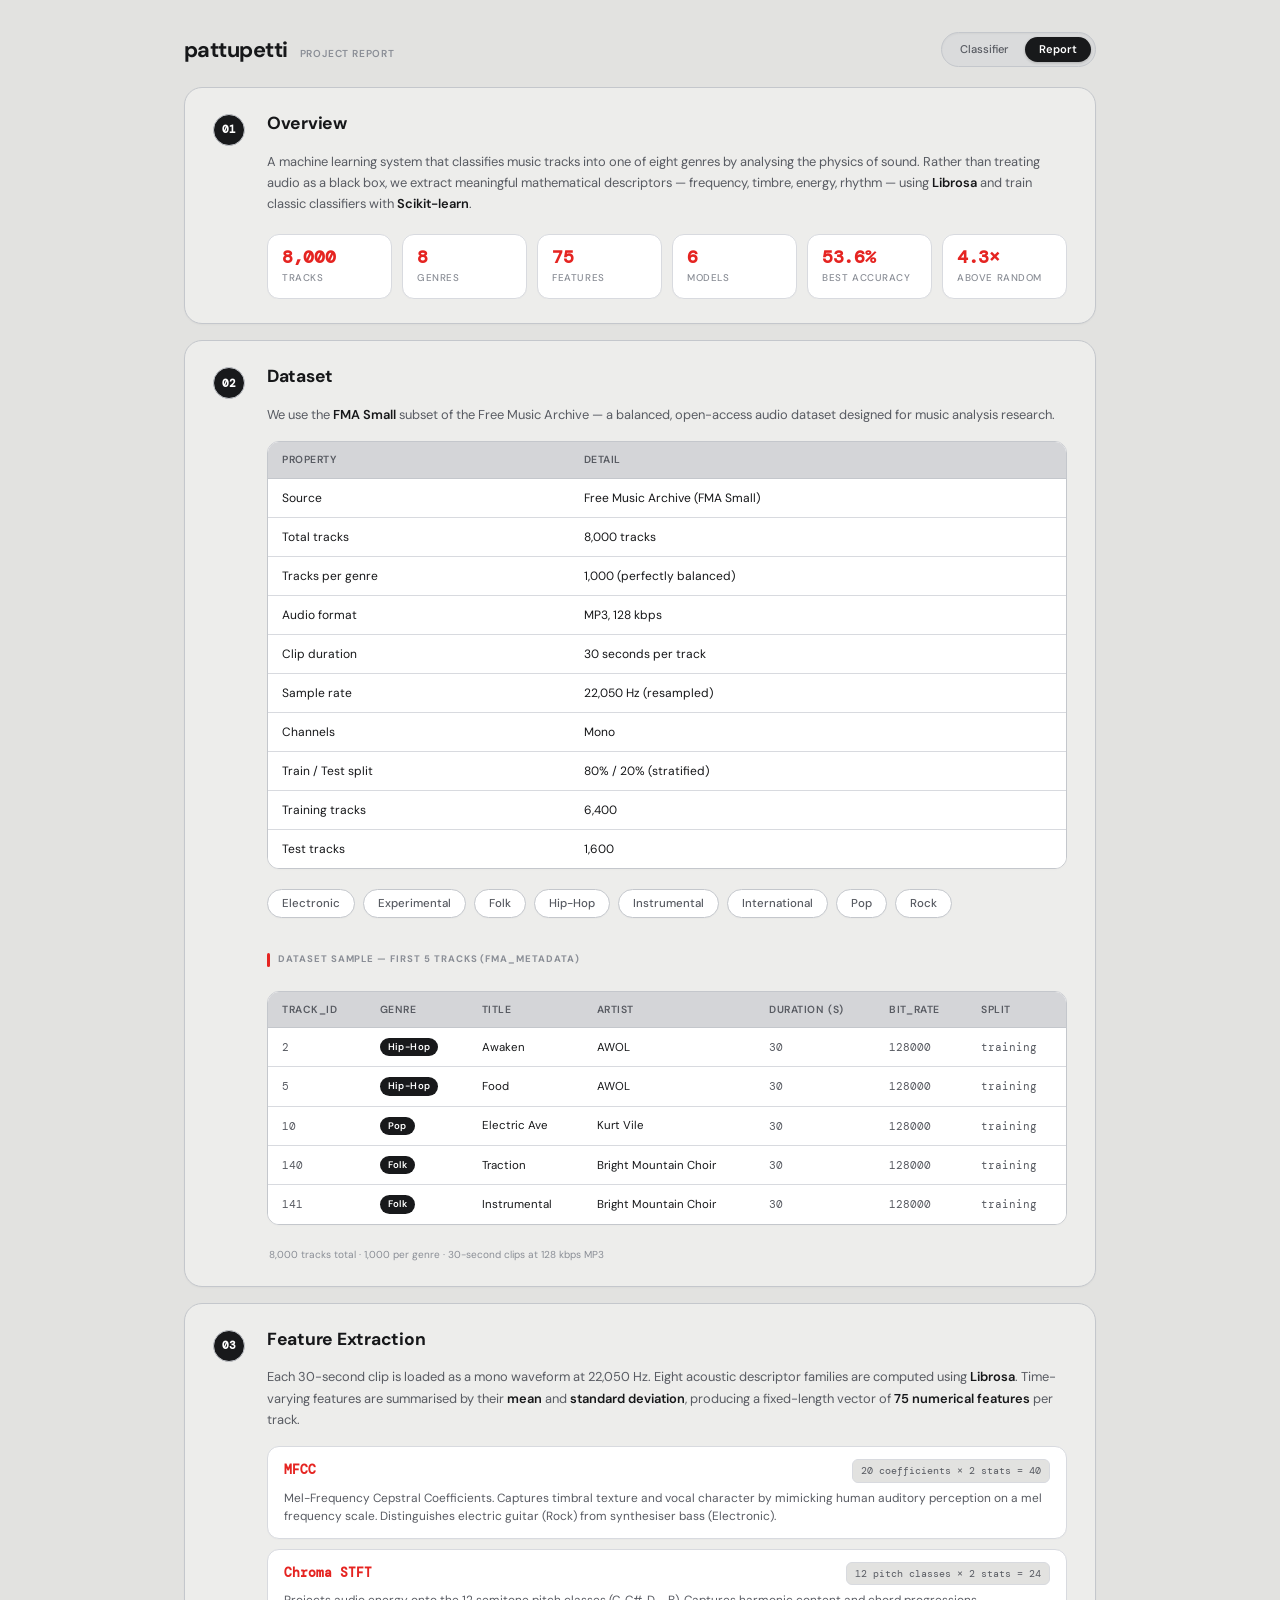
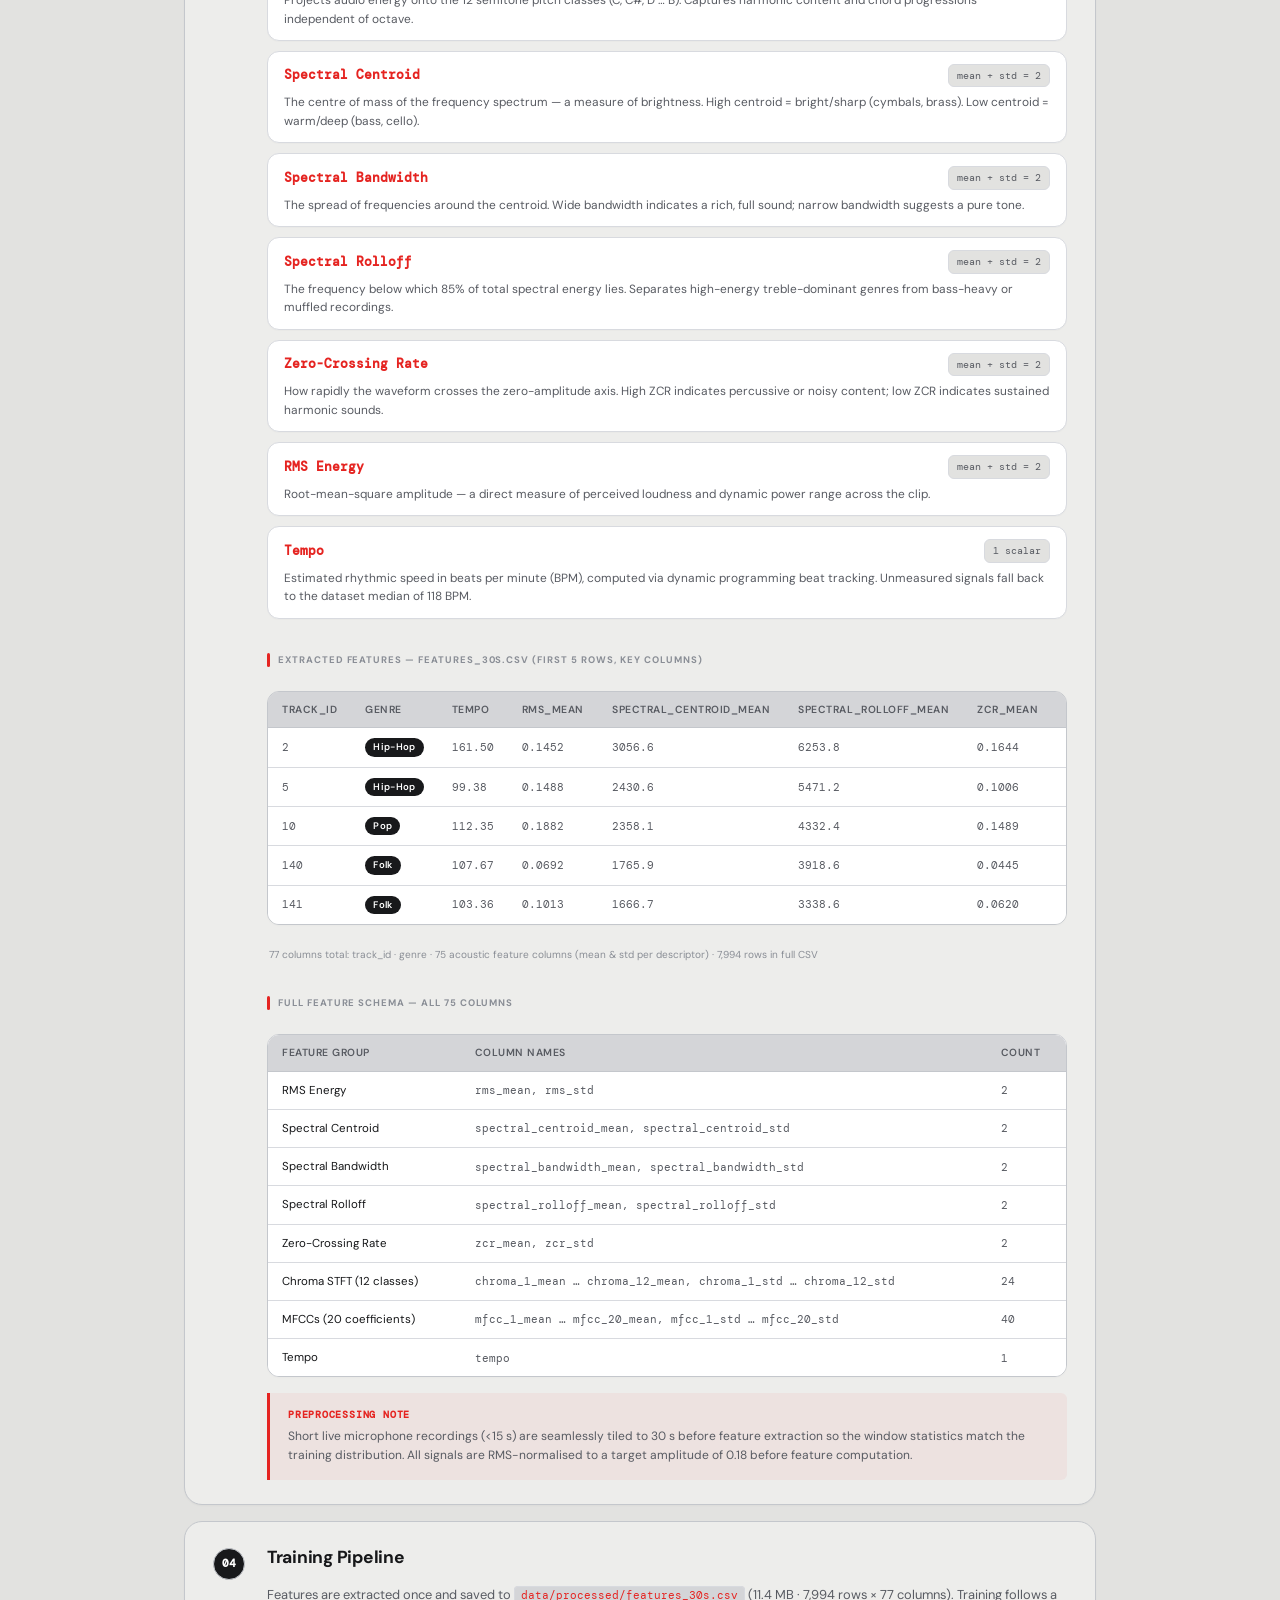
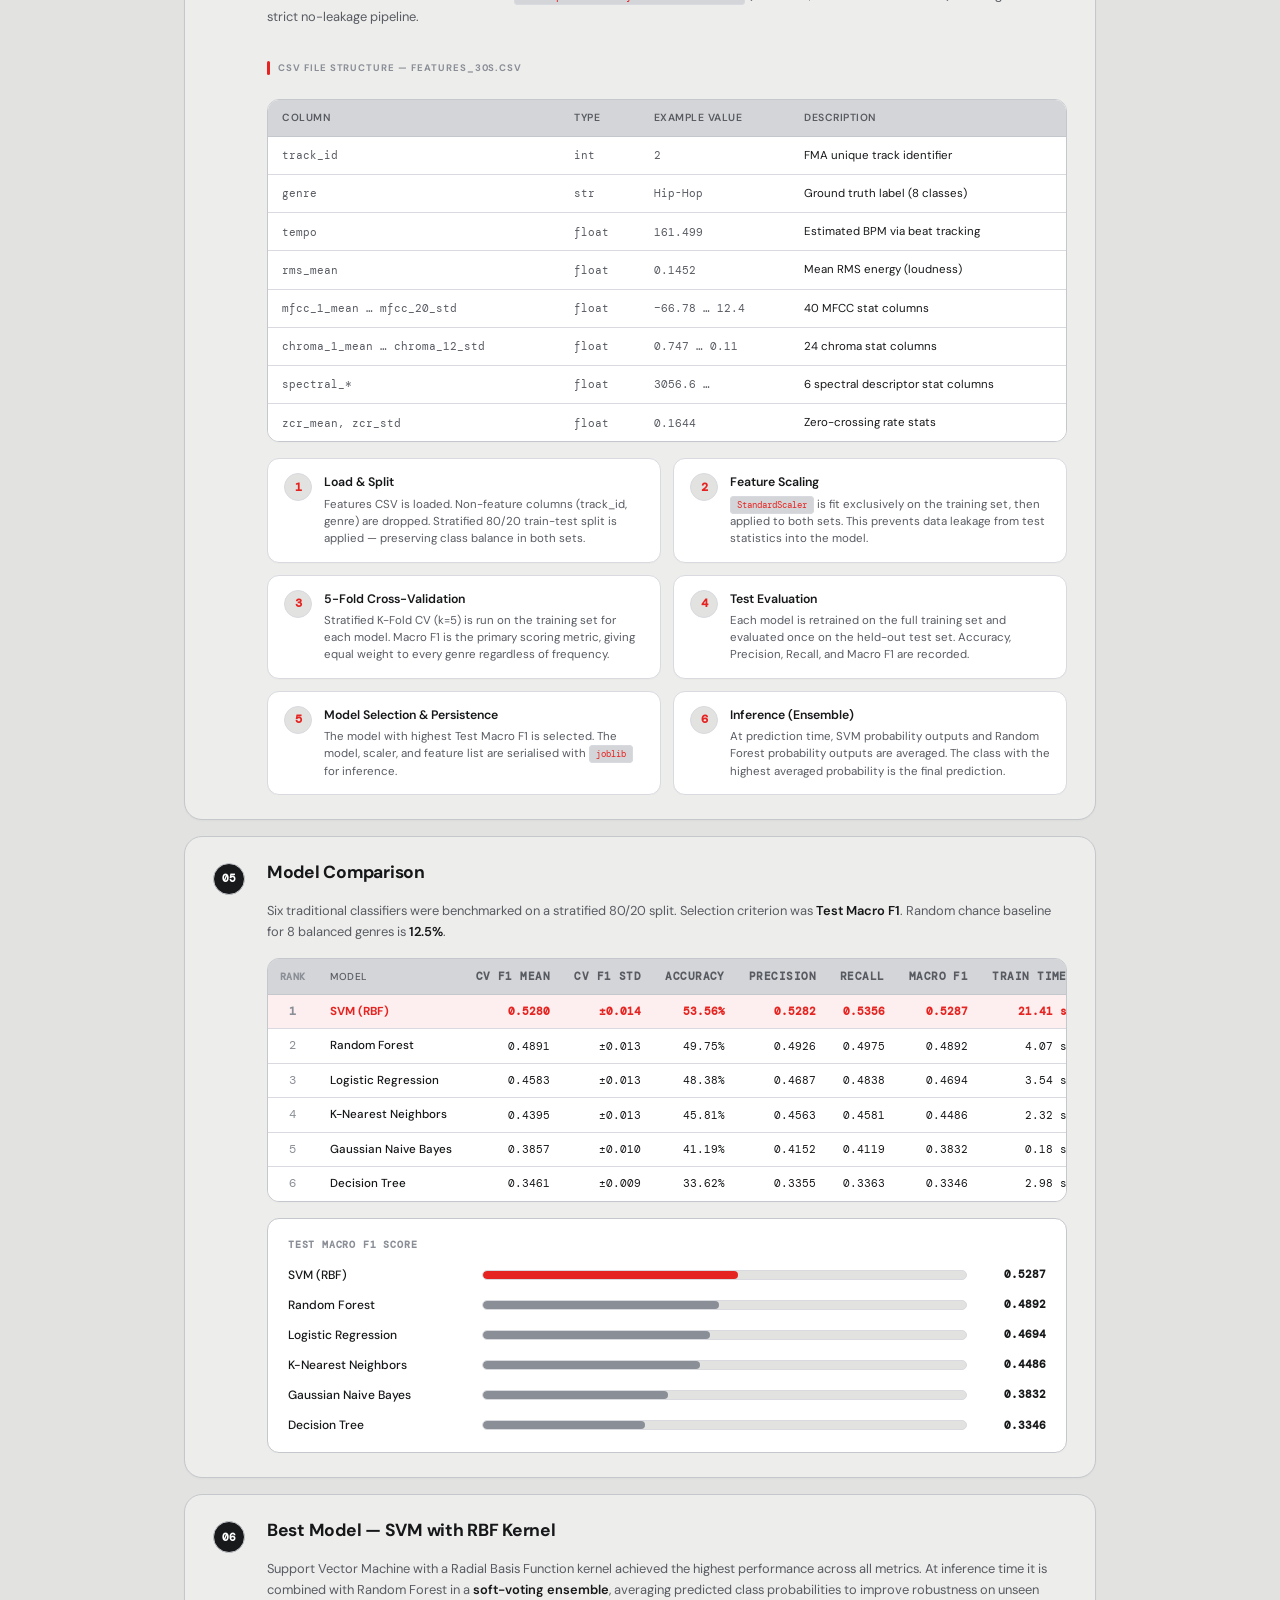
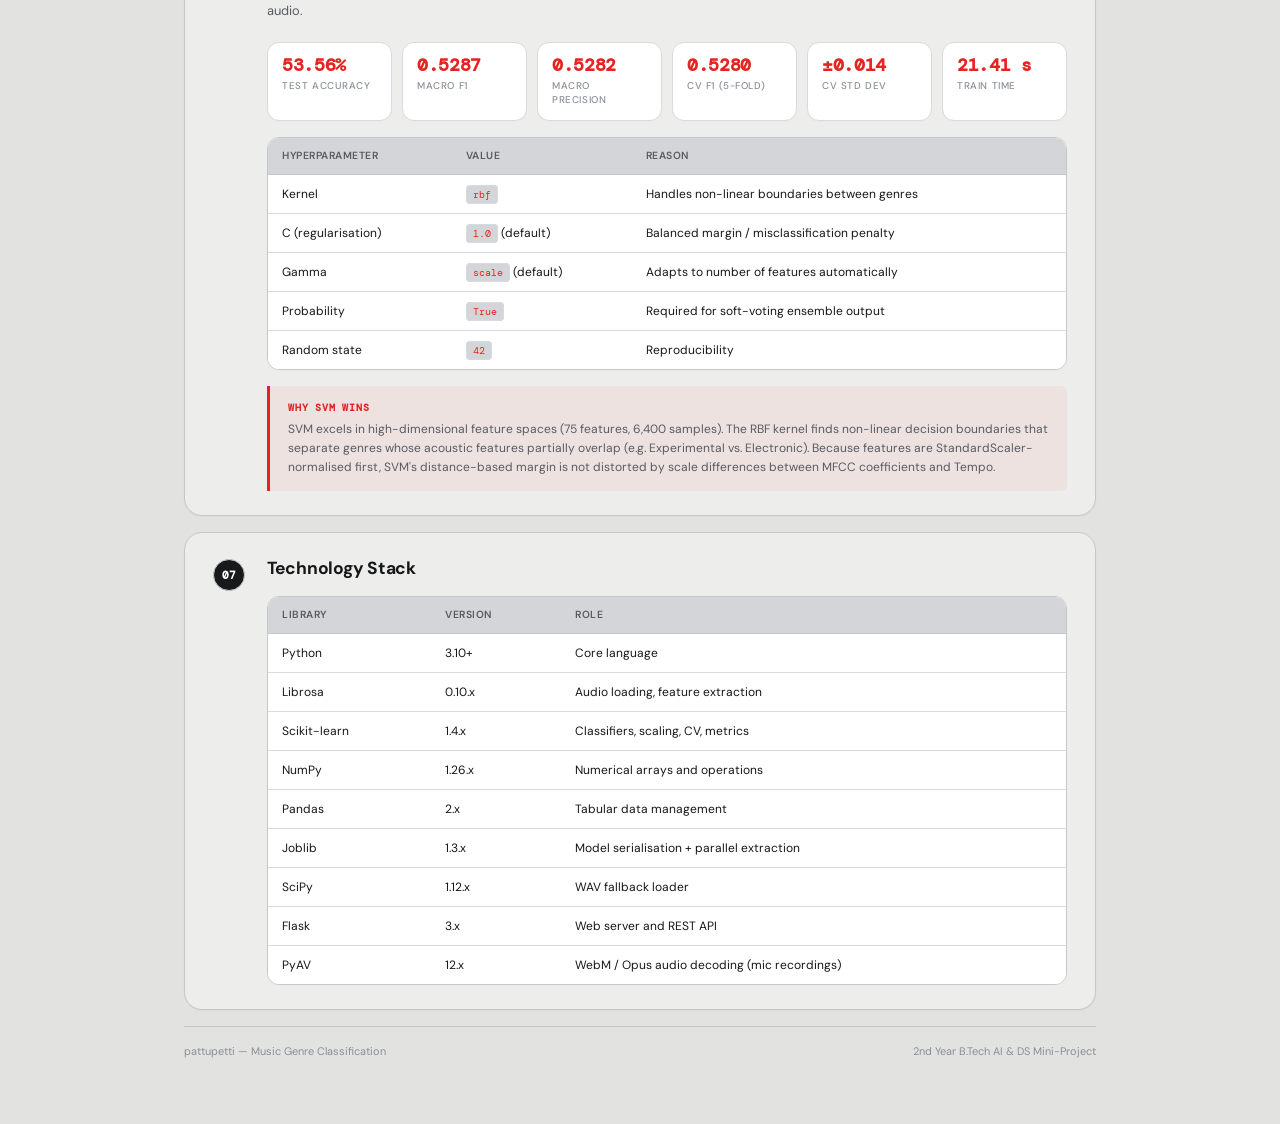
==== commit 78bae904: "added csv data preview also to docs page" ====
--- a/templates/docs.html
+++ b/templates/docs.html
@@ -7,8 +7,8 @@
     <link rel="preconnect" href="https://fonts.googleapis.com">
     <link rel="preconnect" href="https://fonts.gstatic.com" crossorigin>
     <link href="https://fonts.googleapis.com/css2?family=DM+Sans:ital,opsz,wght@0,9..40,300;0,9..40,400;0,9..40,500;0,9..40,700;1,9..40,300&family=DM+Mono:wght@400;500&display=swap" rel="stylesheet">
-    <link rel="stylesheet" href="/static/style.css?v=10">
-    <link rel="stylesheet" href="/static/docs.css?v=4">
+    <link rel="stylesheet" href="/static/style.css?v=11">
+    <link rel="stylesheet" href="/static/docs.css?v=5">
 </head>
 <body>
     <div class="app">
@@ -106,6 +106,32 @@
                     <div class="genre-chip">Pop</div>
                     <div class="genre-chip">Rock</div>
                 </div>
+
+                <!-- Dataset sample rows -->
+                <div class="preview-label">DATASET SAMPLE — First 5 Tracks (fma_metadata)</div>
+                <div class="table-container">
+                    <table class="doc-table preview-table">
+                        <thead>
+                            <tr>
+                                <th>track_id</th>
+                                <th>genre</th>
+                                <th>title</th>
+                                <th>artist</th>
+                                <th>duration (s)</th>
+                                <th>bit_rate</th>
+                                <th>split</th>
+                            </tr>
+                        </thead>
+                        <tbody>
+                            <tr><td class="mono">2</td><td><span class="genre-badge">Hip-Hop</span></td><td>Awaken</td><td>AWOL</td><td class="mono">30</td><td class="mono">128000</td><td class="mono">training</td></tr>
+                            <tr><td class="mono">5</td><td><span class="genre-badge">Hip-Hop</span></td><td>Food</td><td>AWOL</td><td class="mono">30</td><td class="mono">128000</td><td class="mono">training</td></tr>
+                            <tr><td class="mono">10</td><td><span class="genre-badge">Pop</span></td><td>Electric Ave</td><td>Kurt Vile</td><td class="mono">30</td><td class="mono">128000</td><td class="mono">training</td></tr>
+                            <tr><td class="mono">140</td><td><span class="genre-badge">Folk</span></td><td>Traction</td><td>Bright Mountain Choir</td><td class="mono">30</td><td class="mono">128000</td><td class="mono">training</td></tr>
+                            <tr><td class="mono">141</td><td><span class="genre-badge">Folk</span></td><td>Instrumental</td><td>Bright Mountain Choir</td><td class="mono">30</td><td class="mono">128000</td><td class="mono">training</td></tr>
+                        </tbody>
+                    </table>
+                </div>
+                <div class="preview-note">8,000 tracks total · 1,000 per genre · 30-second clips at 128 kbps MP3</div>
             </div>
         </section>
 
@@ -195,6 +221,55 @@
                     </div>
                 </div>
 
+                <!-- Extracted features CSV preview -->
+                <div class="preview-label">EXTRACTED FEATURES — features_30s.csv (First 5 Rows, Key Columns)</div>
+                <div class="table-container">
+                    <table class="doc-table preview-table">
+                        <thead>
+                            <tr>
+                                <th>track_id</th>
+                                <th>genre</th>
+                                <th>tempo</th>
+                                <th>rms_mean</th>
+                                <th>spectral_centroid_mean</th>
+                                <th>spectral_rolloff_mean</th>
+                                <th>zcr_mean</th>
+                                <th>mfcc_1_mean</th>
+                                <th>mfcc_2_mean</th>
+                                <th>chroma_1_mean</th>
+                            </tr>
+                        </thead>
+                        <tbody>
+                            <tr><td class="mono">2</td><td><span class="genre-badge">Hip-Hop</span></td><td class="mono">161.50</td><td class="mono">0.1452</td><td class="mono">3056.6</td><td class="mono">6253.8</td><td class="mono">0.1644</td><td class="mono">−66.78</td><td class="mono">64.26</td><td class="mono">0.7470</td></tr>
+                            <tr><td class="mono">5</td><td><span class="genre-badge">Hip-Hop</span></td><td class="mono">99.38</td><td class="mono">0.1488</td><td class="mono">2430.6</td><td class="mono">5471.2</td><td class="mono">0.1006</td><td class="mono">−105.96</td><td class="mono">86.37</td><td class="mono">0.4089</td></tr>
+                            <tr><td class="mono">10</td><td><span class="genre-badge">Pop</span></td><td class="mono">112.35</td><td class="mono">0.1882</td><td class="mono">2358.1</td><td class="mono">4332.4</td><td class="mono">0.1489</td><td class="mono">−16.81</td><td class="mono">93.61</td><td class="mono">0.2837</td></tr>
+                            <tr><td class="mono">140</td><td><span class="genre-badge">Folk</span></td><td class="mono">107.67</td><td class="mono">0.0692</td><td class="mono">1765.9</td><td class="mono">3918.6</td><td class="mono">0.0445</td><td class="mono">−278.15</td><td class="mono">100.81</td><td class="mono">0.2428</td></tr>
+                            <tr><td class="mono">141</td><td><span class="genre-badge">Folk</span></td><td class="mono">103.36</td><td class="mono">0.1013</td><td class="mono">1666.7</td><td class="mono">3338.6</td><td class="mono">0.0620</td><td class="mono">−208.31</td><td class="mono">116.05</td><td class="mono">0.1641</td></tr>
+                        </tbody>
+                    </table>
+                </div>
+                <div class="preview-note">77 columns total: track_id · genre · 75 acoustic feature columns (mean &amp; std per descriptor) · 7,994 rows in full CSV</div>
+
+                <!-- Full feature column schema -->
+                <div class="preview-label" style="margin-top:18px">FULL FEATURE SCHEMA — All 75 Columns</div>
+                <div class="table-container">
+                    <table class="doc-table preview-table">
+                        <thead>
+                            <tr><th>Feature Group</th><th>Column Names</th><th>Count</th></tr>
+                        </thead>
+                        <tbody>
+                            <tr><td>RMS Energy</td><td class="mono">rms_mean, rms_std</td><td class="mono">2</td></tr>
+                            <tr><td>Spectral Centroid</td><td class="mono">spectral_centroid_mean, spectral_centroid_std</td><td class="mono">2</td></tr>
+                            <tr><td>Spectral Bandwidth</td><td class="mono">spectral_bandwidth_mean, spectral_bandwidth_std</td><td class="mono">2</td></tr>
+                            <tr><td>Spectral Rolloff</td><td class="mono">spectral_rolloff_mean, spectral_rolloff_std</td><td class="mono">2</td></tr>
+                            <tr><td>Zero-Crossing Rate</td><td class="mono">zcr_mean, zcr_std</td><td class="mono">2</td></tr>
+                            <tr><td>Chroma STFT (12 classes)</td><td class="mono">chroma_1_mean … chroma_12_mean, chroma_1_std … chroma_12_std</td><td class="mono">24</td></tr>
+                            <tr><td>MFCCs (20 coefficients)</td><td class="mono">mfcc_1_mean … mfcc_20_mean, mfcc_1_std … mfcc_20_std</td><td class="mono">40</td></tr>
+                            <tr><td>Tempo</td><td class="mono">tempo</td><td class="mono">1</td></tr>
+                        </tbody>
+                    </table>
+                </div>
+
                 <div class="info-box">
                     <div class="info-box-label">PREPROCESSING NOTE</div>
                     Short live microphone recordings (&lt;15 s) are seamlessly tiled to 30 s before feature extraction so the window statistics match the training distribution. All signals are RMS-normalised to a target amplitude of 0.18 before feature computation.
@@ -208,9 +283,29 @@
             <div class="section-body">
                 <div class="section-title">Training Pipeline</div>
                 <p class="section-prose">
-                    Features are extracted once and saved to <code class="inline-code">data/processed/features_30s.csv</code>.
+                    Features are extracted once and saved to <code class="inline-code">data/processed/features_30s.csv</code> (11.4 MB · 7,994 rows × 77 columns).
                     Training follows a strict no-leakage pipeline.
                 </p>
+
+                <!-- CSV file structure preview -->
+                <div class="preview-label">CSV FILE STRUCTURE — features_30s.csv</div>
+                <div class="table-container">
+                    <table class="doc-table preview-table">
+                        <thead>
+                            <tr><th>Column</th><th>Type</th><th>Example Value</th><th>Description</th></tr>
+                        </thead>
+                        <tbody>
+                            <tr><td class="mono">track_id</td><td class="mono">int</td><td class="mono">2</td><td>FMA unique track identifier</td></tr>
+                            <tr><td class="mono">genre</td><td class="mono">str</td><td class="mono">Hip-Hop</td><td>Ground truth label (8 classes)</td></tr>
+                            <tr><td class="mono">tempo</td><td class="mono">float</td><td class="mono">161.499</td><td>Estimated BPM via beat tracking</td></tr>
+                            <tr><td class="mono">rms_mean</td><td class="mono">float</td><td class="mono">0.1452</td><td>Mean RMS energy (loudness)</td></tr>
+                            <tr><td class="mono">mfcc_1_mean … mfcc_20_std</td><td class="mono">float</td><td class="mono">−66.78 … 12.4</td><td>40 MFCC stat columns</td></tr>
+                            <tr><td class="mono">chroma_1_mean … chroma_12_std</td><td class="mono">float</td><td class="mono">0.747 … 0.11</td><td>24 chroma stat columns</td></tr>
+                            <tr><td class="mono">spectral_*</td><td class="mono">float</td><td class="mono">3056.6 …</td><td>6 spectral descriptor stat columns</td></tr>
+                            <tr><td class="mono">zcr_mean, zcr_std</td><td class="mono">float</td><td class="mono">0.1644</td><td>Zero-crossing rate stats</td></tr>
+                        </tbody>
+                    </table>
+                </div>
 
                 <div class="pipeline-steps">
                     <div class="pipeline-step">
--- a/static/style.css
+++ b/static/style.css
@@ -64,61 +64,81 @@
     align-items: center;
     justify-content: space-between;
     padding-bottom: 4px;
-    gap: 16px;
+    gap: 12px;
 }
 
 .header-left {
     display: flex;
-    align-items: baseline;
-    gap: 14px;
+    flex-direction: column;
+    align-items: flex-start;
+    gap: 2px;
+    min-width: 0;
 }
 
 .app-title {
-    font-size: 1.6rem;
+    font-size: 1.55rem;
     font-weight: 700;
-    letter-spacing: -0.02em;
+    letter-spacing: -0.025em;
+    line-height: 1.1;
     color: var(--text-primary);
 }
 
 .app-subtitle {
-    font-size: 0.78rem;
-    font-weight: 400;
-    color: var(--text-muted);
-    letter-spacing: 0.06em;
+    font-size: 0.68rem;
+    font-weight: 600;
+    color: var(--text-muted);
+    letter-spacing: 0.08em;
     text-transform: uppercase;
+    white-space: nowrap;
+    line-height: 1.2;
+}
+
+@media (min-width: 680px) {
+    .header-left {
+        flex-direction: row;
+        align-items: baseline;
+        gap: 12px;
+    }
+    .app-subtitle {
+        font-size: 0.72rem;
+    }
 }
 
 .page-nav {
     display: inline-flex;
     align-items: center;
-    background: var(--surface);
+    background: var(--surface-sunken);
     border: 1px solid var(--border);
     border-radius: 999px;
-    padding: 3px 4px;
-    gap: 4px;
-    box-shadow: 0 1px 2px rgba(0, 0, 0, 0.02);
+    padding: 4px;
+    gap: 3px;
+    flex-shrink: 0;
+    box-shadow: inset 0 1px 2px rgba(0, 0, 0, 0.04);
 }
 
 .nav-link {
     display: inline-flex;
     align-items: center;
+    justify-content: center;
     padding: 6px 14px;
-    font-size: 0.82rem;
+    font-size: 0.8rem;
     font-weight: 500;
     color: var(--text-secondary);
     text-decoration: none;
     border-radius: 999px;
     transition: all 0.18s ease;
+    white-space: nowrap;
+    line-height: 1.15;
 }
 
 .nav-link:hover {
     color: var(--text-primary);
-    background: rgba(0, 0, 0, 0.03);
 }
 
 .nav-link.active {
     background: var(--dark-chip);
     color: #ffffff;
+    font-weight: 600;
     box-shadow: 0 1px 3px rgba(0, 0, 0, 0.2);
 }
 
@@ -694,3 +714,62 @@
 .prob-fill.top-rank {
     background: var(--accent);
 }
+
+/* ─────────────────────────────────────────────────────────
+   Mobile Responsive Rules
+   ───────────────────────────────────────────────────────── */
+@media (max-width: 680px) {
+    .app {
+        padding: 18px 14px 48px;
+        gap: 14px;
+    }
+
+    .app-header {
+        align-items: center;
+        gap: 10px;
+    }
+
+    .header-left {
+        flex-direction: column;
+        align-items: flex-start;
+        gap: 2px;
+        min-width: 0;
+        flex: 1;
+    }
+
+    .app-title {
+        font-size: 1.35rem;
+        line-height: 1.1;
+    }
+
+    .app-subtitle {
+        font-size: 0.62rem;
+        letter-spacing: 0.08em;
+        white-space: nowrap;
+    }
+
+    .page-nav {
+        padding: 3px;
+        gap: 2px;
+        flex-shrink: 0;
+    }
+
+    .nav-link {
+        padding: 5px 12px;
+        font-size: 0.76rem;
+    }
+
+    .player-card {
+        padding: 14px 14px 12px;
+        gap: 10px;
+    }
+
+    .main-grid {
+        grid-template-columns: 1fr;
+        gap: 14px;
+    }
+
+    .card {
+        padding: 16px 14px;
+    }
+}
--- a/static/docs.css
+++ b/static/docs.css
@@ -96,6 +96,66 @@
     color: var(--text-muted);
     text-transform: uppercase;
     letter-spacing: 0.06em;
+}
+
+/* ── Data Preview Tables ── */
+.preview-label {
+    font-size: 0.68rem;
+    font-weight: 700;
+    letter-spacing: 0.1em;
+    text-transform: uppercase;
+    color: var(--text-muted);
+    margin-bottom: 8px;
+    margin-top: 18px;
+    display: flex;
+    align-items: center;
+    gap: 8px;
+}
+
+.preview-label::before {
+    content: '';
+    display: inline-block;
+    width: 3px;
+    height: 14px;
+    background: var(--accent);
+    border-radius: 2px;
+    flex-shrink: 0;
+}
+
+.preview-note {
+    font-size: 0.72rem;
+    color: var(--text-muted);
+    margin-top: 6px;
+    padding-left: 2px;
+}
+
+.preview-table th {
+    font-size: 0.68rem;
+    padding: 8px 12px;
+    white-space: nowrap;
+}
+
+.preview-table td {
+    padding: 7px 12px;
+    font-size: 0.82rem;
+}
+
+.preview-table td.mono {
+    font-family: var(--mono);
+    font-size: 0.78rem;
+    color: var(--text-secondary);
+}
+
+.genre-badge {
+    display: inline-block;
+    padding: 2px 8px;
+    border-radius: 999px;
+    font-size: 0.68rem;
+    font-weight: 600;
+    letter-spacing: 0.04em;
+    background: var(--dark-chip);
+    color: #ffffff;
+    white-space: nowrap;
 }
 
 /* ── Tables ── */
